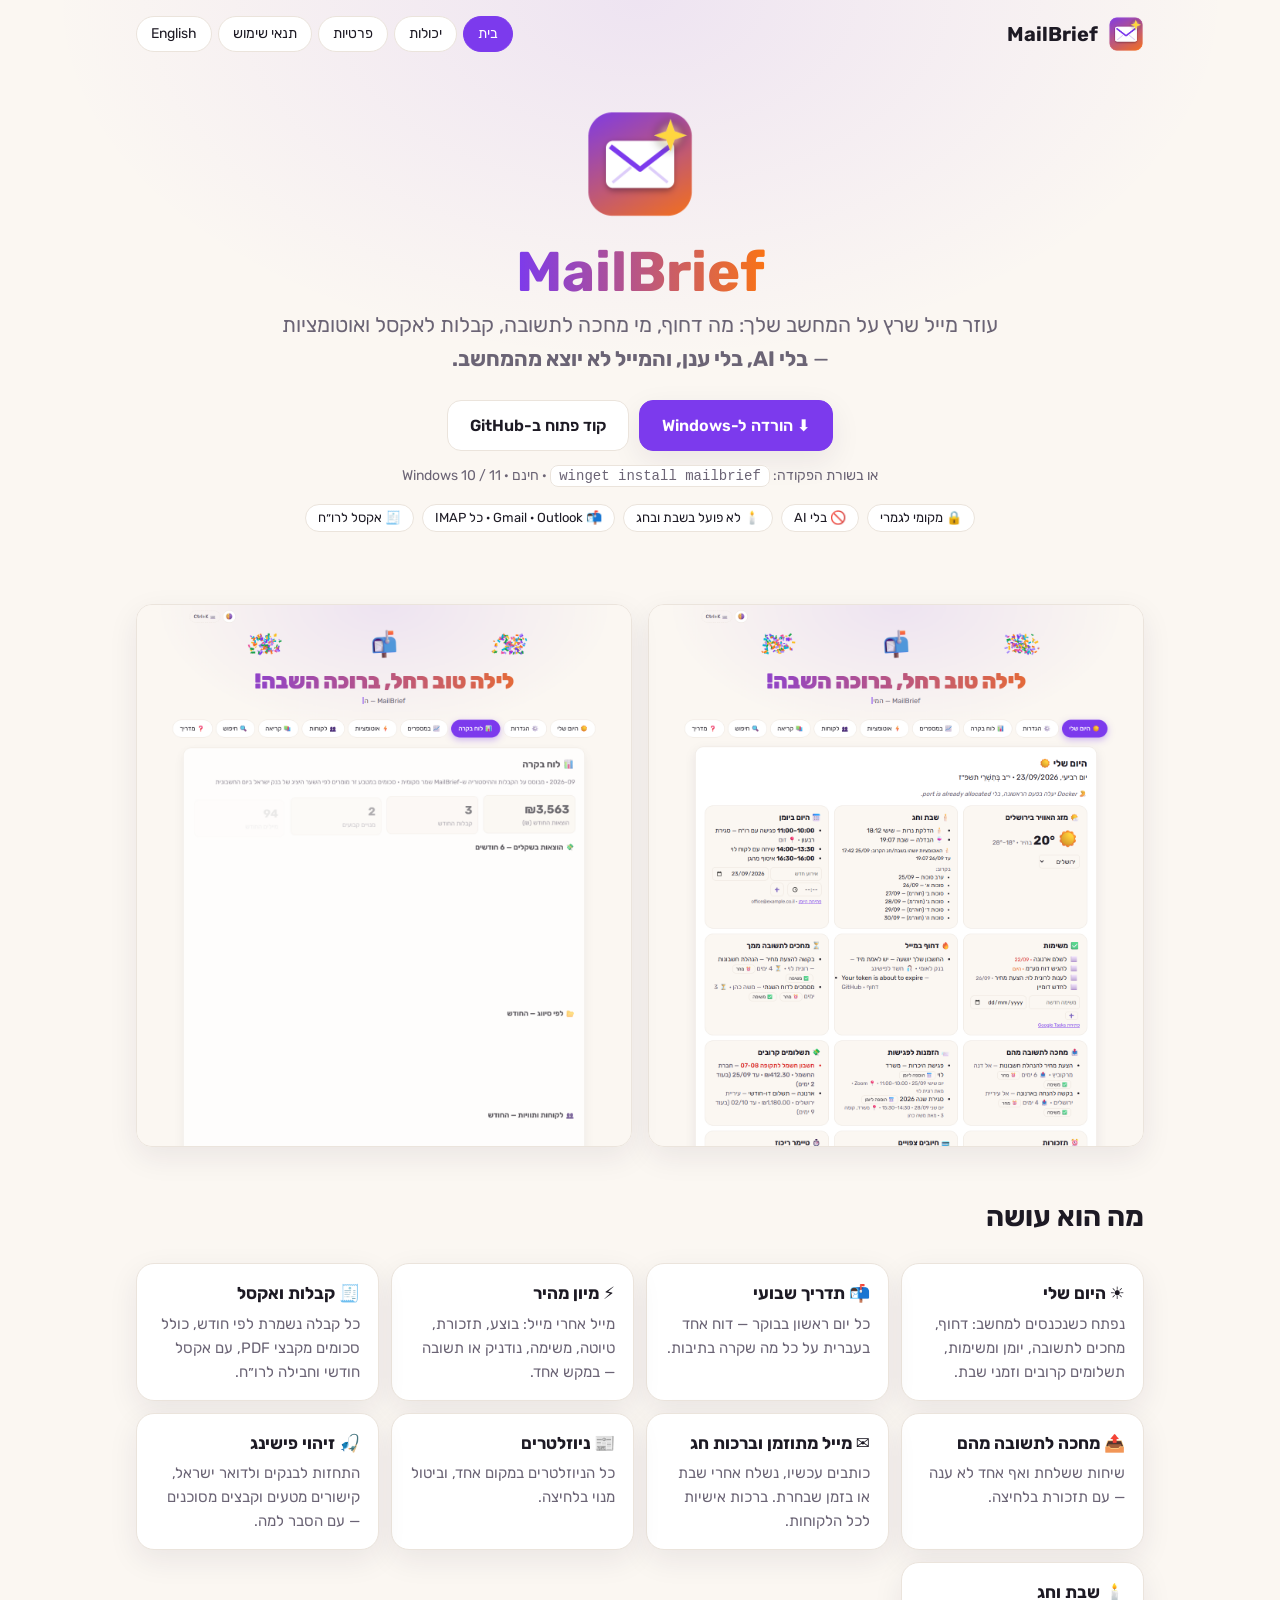
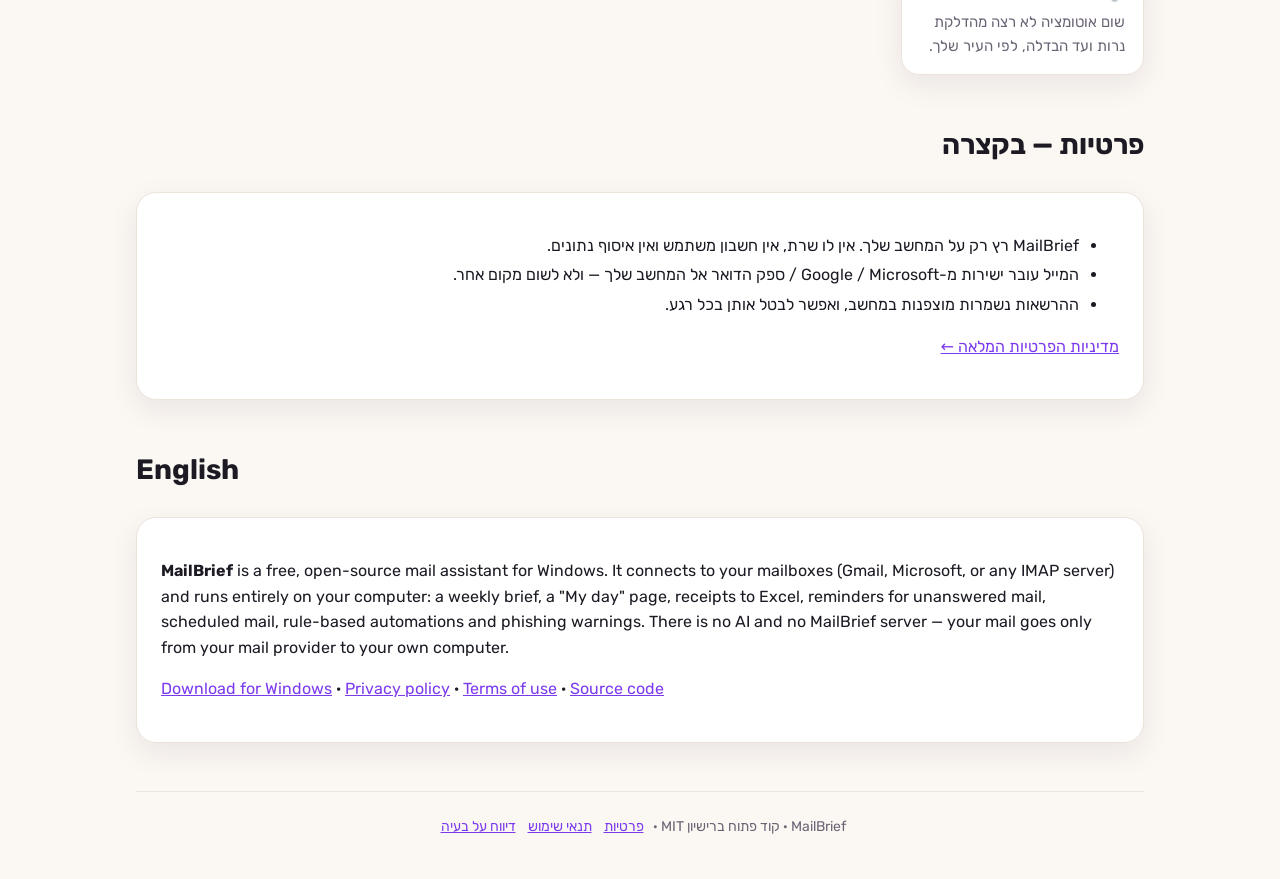
==== docs/index.html @ f6186390 "Website: home page, privacy policy and terms (GitHub Pages)" ====
<!doctype html>
<html lang="he" dir="rtl">
<head>
<meta charset="utf-8">
<meta name="viewport" content="width=device-width, initial-scale=1">
<title>MailBrief — עוזר מייל מקומי</title>
<meta name="description" content="MailBrief: עוזר מייל מקומי ל-Windows. תדריך שבועי, היום שלי, קבלות ואקסל, אוטומציות וזיהוי פישינג — בלי AI ובלי ענן. A local, rule-based mail assistant for Windows.">
<link rel="icon" href="favicon.png">
<link rel="preconnect" href="https://fonts.googleapis.com">
<link href="https://fonts.googleapis.com/css2?family=Rubik:wght@400;500;600;700&display=swap" rel="stylesheet">
<link rel="stylesheet" href="site.css">
</head>
<body>
<div class="wrap">
<header class="top">
  <a class="brand" href="./"><img src="favicon.png" alt="">MailBrief</a>
  <nav><a href="./" aria-current="page">בית</a><a href="#features">יכולות</a><a href="privacy.html">פרטיות</a><a href="terms.html">תנאי שימוש</a><a href="#english">English</a></nav>
</header>

<div class="hero">
  <img src="icon.png" alt="MailBrief">
  <h1><span class="g">MailBrief</span></h1>
  <p class="lead">עוזר מייל שרץ על המחשב שלך: מה דחוף, מי מחכה לתשובה, קבלות לאקסל ואוטומציות —
  <b>בלי AI, בלי ענן, והמייל לא יוצא מהמחשב.</b></p>
  <div class="cta">
    <a class="btn main" href="https://github.com/ayal408/mailbrief/releases/latest">⬇️ הורדה ל-Windows</a>
    <a class="btn" href="https://github.com/ayal408/mailbrief">קוד פתוח ב-GitHub</a>
  </div>
  <p class="muted" style="font-size:14px">או בשורת הפקודה: <code dir="ltr">winget install mailbrief</code> · חינם · Windows 10 / 11</p>
  <div class="chips"><span>🔒 מקומי לגמרי</span><span>🚫 בלי AI</span><span>🕯️ לא פועל בשבת ובחג</span><span>📬 Gmail · Outlook · כל IMAP</span><span>🧾 אקסל לרו״ח</span></div>
</div>

<div class="shots">
  <img src="screenshots/today.png" alt="מסך היום שלי" loading="lazy">
  <img src="screenshots/dashboard.png" alt="לוח בקרה" loading="lazy">
</div>

<section id="features">
  <h2>מה הוא עושה</h2>
  <div class="grid">
    <div class="card"><b>☀️ היום שלי</b><p>נפתח כשנכנסים למחשב: דחוף, מחכים לתשובה, יומן ומשימות, תשלומים קרובים וזמני שבת.</p></div>
    <div class="card"><b>📬 תדריך שבועי</b><p>כל יום ראשון בבוקר — דוח אחד בעברית על כל מה שקרה בתיבות.</p></div>
    <div class="card"><b>⚡ מיון מהיר</b><p>מייל אחרי מייל: בוצע, תזכורת, טיוטה, משימה, נודניק או תשובה — במקש אחד.</p></div>
    <div class="card"><b>🧾 קבלות ואקסל</b><p>כל קבלה נשמרת לפי חודש, כולל סכומים מקבצי PDF, עם אקסל חודשי וחבילה לרו״ח.</p></div>
    <div class="card"><b>📤 מחכה לתשובה מהם</b><p>שיחות ששלחת ואף אחד לא ענה — עם תזכורת בלחיצה.</p></div>
    <div class="card"><b>✉️ מייל מתוזמן וברכות חג</b><p>כותבים עכשיו, נשלח אחרי שבת או בזמן שבחרת. ברכות אישיות לכל הלקוחות.</p></div>
    <div class="card"><b>📰 ניוזלטרים</b><p>כל הניוזלטרים במקום אחד, וביטול מנוי בלחיצה.</p></div>
    <div class="card"><b>🎣 זיהוי פישינג</b><p>התחזות לבנקים ולדואר ישראל, קישורים מטעים וקבצים מסוכנים — עם הסבר למה.</p></div>
    <div class="card"><b>🕯️ שבת וחג</b><p>שום אוטומציה לא רצה מהדלקת נרות ועד הבדלה, לפי העיר שלך.</p></div>
  </div>
</section>

<section>
  <h2>פרטיות — בקצרה</h2>
  <div class="panel">
    <ul>
      <li>MailBrief רץ רק על המחשב שלך. אין לו שרת, אין חשבון משתמש ואין איסוף נתונים.</li>
      <li>המייל עובר ישירות מ-Google / Microsoft / ספק הדואר אל המחשב שלך — ולא לשום מקום אחר.</li>
      <li>ההרשאות נשמרות מוצפנות במחשב, ואפשר לבטל אותן בכל רגע.</li>
    </ul>
    <p><a href="privacy.html">מדיניות הפרטיות המלאה ←</a></p>
  </div>
</section>

<section id="english" dir="ltr">
  <h2>English</h2>
  <div class="panel">
    <p><b>MailBrief</b> is a free, open-source mail assistant for Windows. It connects to your mailboxes (Gmail, Microsoft, or any IMAP server)
    and runs entirely on your computer: a weekly brief, a "My day" page, receipts to Excel, reminders for unanswered mail, scheduled mail,
    rule-based automations and phishing warnings. There is no AI and no MailBrief server — your mail goes only from your mail provider to your own computer.</p>
    <p><a href="https://github.com/ayal408/mailbrief/releases/latest">Download for Windows</a> ·
    <a href="privacy.html#english">Privacy policy</a> · <a href="terms.html#english">Terms of use</a> ·
    <a href="https://github.com/ayal408/mailbrief">Source code</a></p>
  </div>
</section>

<footer>
  MailBrief · קוד פתוח ברישיון MIT ·
  <a href="privacy.html">פרטיות</a><a href="terms.html">תנאי שימוש</a><a href="https://github.com/ayal408/mailbrief/issues">דיווח על בעיה</a>
</footer>
</div>
</body>
</html>
---- docs/site.css ----
:root{--bg:#fbf7f2;--surface:#fff;--ink:#1d1a24;--muted:#6b6475;--line:#ebe4dc;--accent:#7c3aed;--accent-2:#f97316;--good:#16a34a;
--shadow:0 10px 30px rgba(40,20,60,.08);--oval:rgba(124,58,237,.10);color-scheme:light}
@media (prefers-color-scheme:dark){:root{--bg:#14121a;--surface:#1e1b26;--ink:#f3eff8;--muted:#a39cb0;--line:#2e2a38;--accent:#a78bfa;
--accent-2:#fb923c;--good:#4ade80;--shadow:0 10px 30px rgba(0,0,0,.35);--oval:rgba(167,139,250,.13);color-scheme:dark}}
*{box-sizing:border-box}
body{margin:0;color:var(--ink);background:var(--bg) radial-gradient(ellipse 46% 360px at 50% 0,var(--oval),transparent 100%) no-repeat;
font-family:Rubik,system-ui,sans-serif;line-height:1.6;min-height:100vh}
a{color:var(--accent)}
.wrap{max-width:1040px;margin:0 auto;padding:0 16px}
header.top{display:flex;align-items:center;justify-content:space-between;gap:12px;padding:16px 0;flex-wrap:wrap}
header.top .brand{display:flex;align-items:center;gap:10px;font-weight:700;font-size:20px;color:var(--ink);text-decoration:none}
header.top .brand img{width:36px;height:36px}
header.top nav{display:flex;gap:6px;flex-wrap:wrap}
header.top nav a{text-decoration:none;color:var(--ink);padding:6px 14px;border-radius:999px;border:1px solid var(--line);background:var(--surface);font-size:14px}
header.top nav a[aria-current]{background:var(--accent);border-color:var(--accent);color:#fff}
.hero{text-align:center;padding:40px 0 24px}
.hero img{width:112px;height:112px;animation:wob 4s ease-in-out infinite}
@keyframes wob{0%,100%{transform:rotate(-4deg)}50%{transform:rotate(4deg) translateY(-4px)}}
@media (prefers-reduced-motion:reduce){.hero img{animation:none}}
h1{font-size:clamp(34px,6vw,56px);margin:12px 0 4px;line-height:1.15}
.g{background:linear-gradient(90deg,var(--accent),var(--accent-2));-webkit-background-clip:text;background-clip:text;color:transparent}
.lead{font-size:clamp(17px,2.4vw,21px);color:var(--muted);max-width:720px;margin:0 auto}
.cta{display:flex;gap:10px;justify-content:center;flex-wrap:wrap;margin:24px 0 8px}
.btn{display:inline-block;padding:12px 22px;border-radius:14px;font-weight:600;text-decoration:none;border:1px solid var(--line);background:var(--surface);color:var(--ink)}
.btn.main{background:var(--accent);border-color:var(--accent);color:#fff;box-shadow:var(--shadow)}
code{background:var(--surface);border:1px solid var(--line);border-radius:8px;padding:2px 8px;font-size:14px}
.chips{display:flex;gap:8px;justify-content:center;flex-wrap:wrap;margin:16px 0}
.chips span{font-size:13px;border:1px solid var(--line);border-radius:999px;padding:3px 12px;background:var(--surface)}
.shots{display:grid;grid-template-columns:1fr 1fr;gap:16px;margin:32px 0}
.shots img{width:100%;border-radius:16px;border:1px solid var(--line);box-shadow:var(--shadow);display:block}
.grid{display:grid;grid-template-columns:repeat(auto-fit,minmax(230px,1fr));gap:12px;margin:24px 0}
.card{background:var(--surface);border:1px solid var(--line);border-radius:18px;padding:16px 18px;box-shadow:var(--shadow)}
.card b{display:block;font-size:17px;margin-bottom:4px}.card p{margin:0;color:var(--muted);font-size:15px}
section{margin:48px 0}
h2{font-size:28px;margin:0 0 8px}
.panel{background:var(--surface);border:1px solid var(--line);border-radius:20px;padding:24px;box-shadow:var(--shadow);margin:24px 0}
.panel h2{font-size:22px;margin-top:24px}.panel h2:first-child{margin-top:0}
.panel li{margin:4px 0}
.muted{color:var(--muted)}
footer{border-top:1px solid var(--line);padding:24px 0 40px;margin-top:48px;color:var(--muted);font-size:14px;text-align:center}
footer a{margin:0 6px}
[dir=ltr]{text-align:left}
@media (max-width:640px){.shots{grid-template-columns:1fr}.panel{padding:18px}}
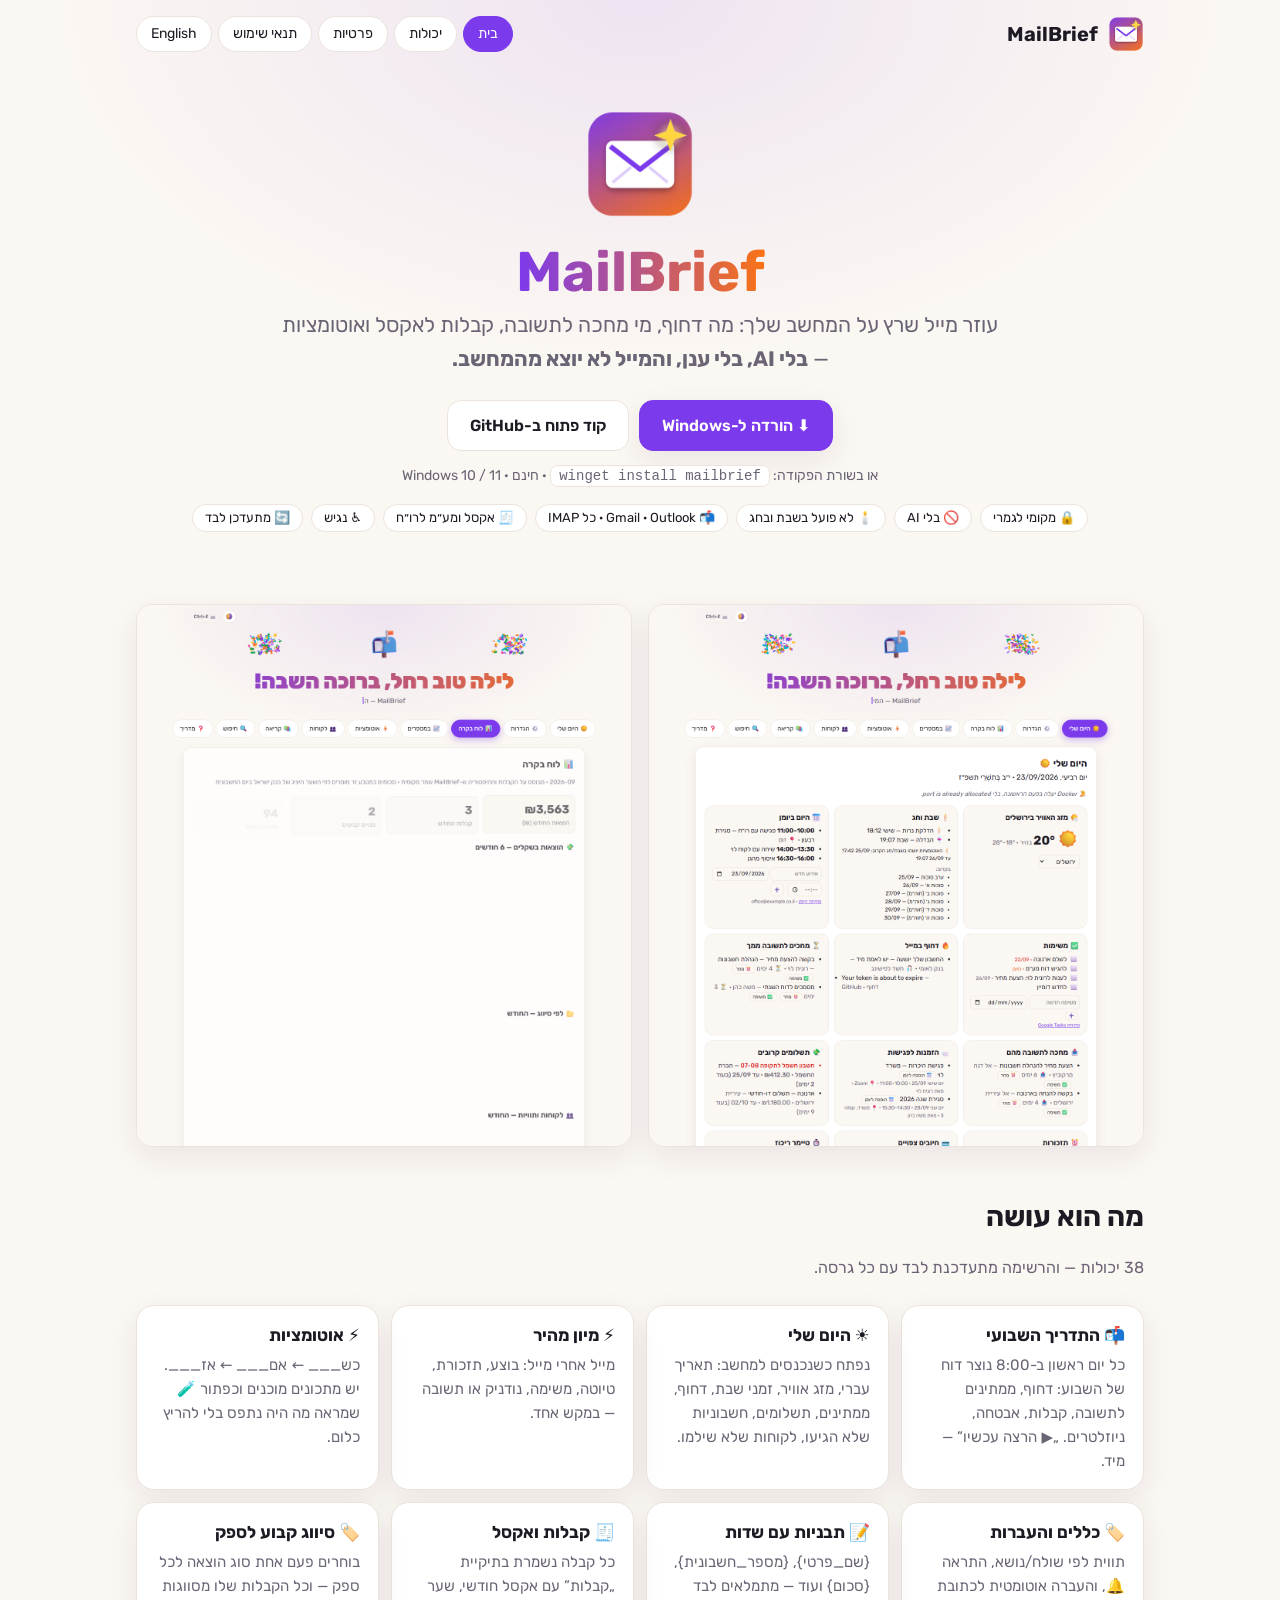
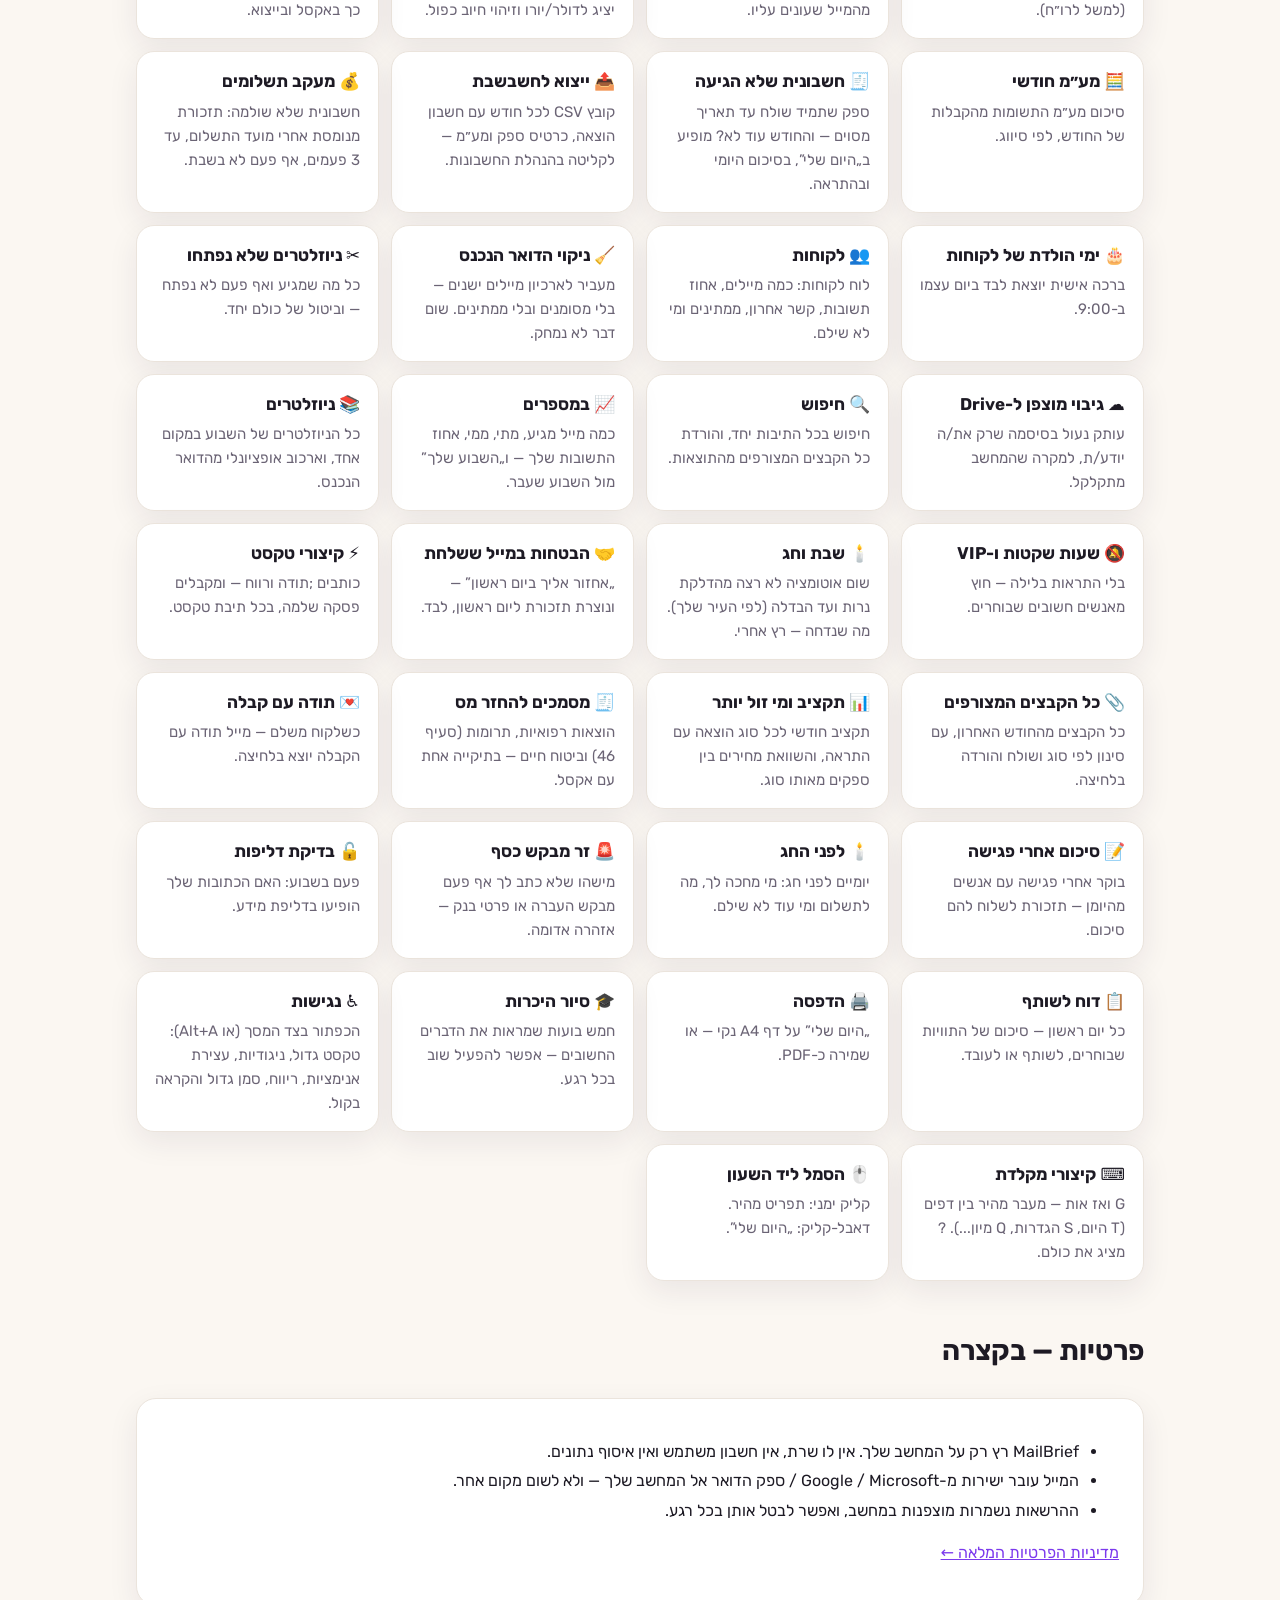
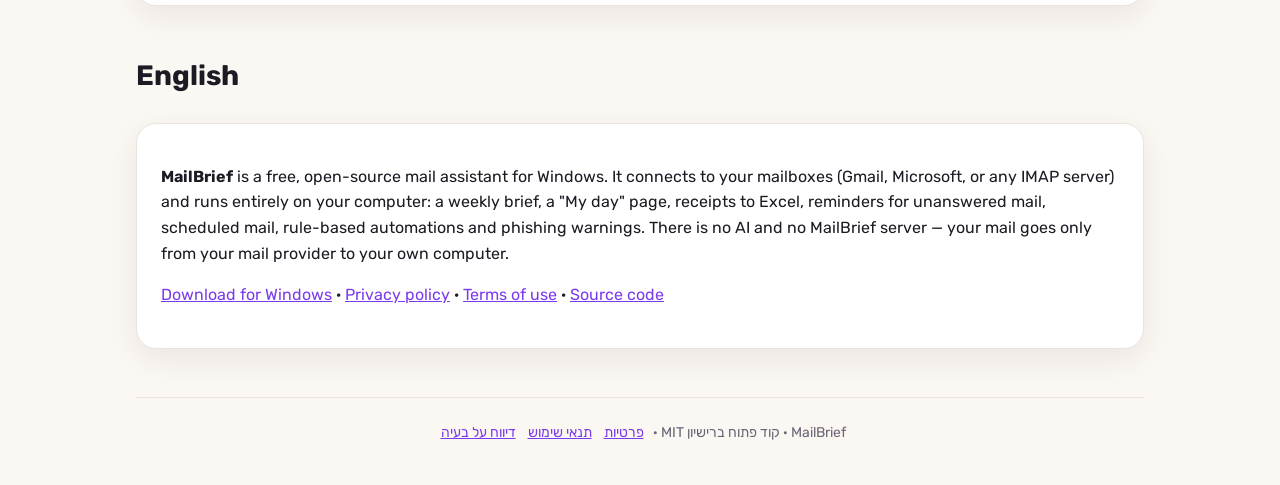
==== commit 7fa9d589: "First-run tour; website updates itself: features from the guide, download and what's new from the la" ====
--- a/docs/index.html
+++ b/docs/index.html
@@ -23,11 +23,12 @@
   <p class="lead">עוזר מייל שרץ על המחשב שלך: מה דחוף, מי מחכה לתשובה, קבלות לאקסל ואוטומציות —
   <b>בלי AI, בלי ענן, והמייל לא יוצא מהמחשב.</b></p>
   <div class="cta">
-    <a class="btn main" href="https://github.com/ayal408/mailbrief/releases/latest">⬇️ הורדה ל-Windows</a>
+    <a class="btn main" id="dl" href="https://github.com/ayal408/mailbrief/releases/latest">⬇️ הורדה ל-Windows</a>
     <a class="btn" href="https://github.com/ayal408/mailbrief">קוד פתוח ב-GitHub</a>
   </div>
-  <p class="muted" style="font-size:14px">או בשורת הפקודה: <code dir="ltr">winget install mailbrief</code> · חינם · Windows 10 / 11</p>
-  <div class="chips"><span>🔒 מקומי לגמרי</span><span>🚫 בלי AI</span><span>🕯️ לא פועל בשבת ובחג</span><span>📬 Gmail · Outlook · כל IMAP</span><span>🧾 אקסל לרו״ח</span></div>
+  <p class="muted" style="font-size:14px"><span id="ver"></span>או בשורת הפקודה: <code dir="ltr">winget install mailbrief</code> · חינם · Windows 10 / 11</p>
+  <div class="chips"><span>🔒 מקומי לגמרי</span><span>🚫 בלי AI</span><span>🕯️ לא פועל בשבת ובחג</span><span>📬 Gmail · Outlook · כל IMAP</span>
+  <span>🧾 אקסל ומע״מ לרו״ח</span><span>♿ נגיש</span><span>🔄 מתעדכן לבד</span></div>
 </div>
 
 <div class="shots">
@@ -37,17 +38,21 @@
 
 <section id="features">
   <h2>מה הוא עושה</h2>
-  <div class="grid">
+  <p class="muted" id="count">הרשימה מתעדכנת לבד עם כל גרסה.</p>
+  <div class="grid" id="feature-grid">
     <div class="card"><b>☀️ היום שלי</b><p>נפתח כשנכנסים למחשב: דחוף, מחכים לתשובה, יומן ומשימות, תשלומים קרובים וזמני שבת.</p></div>
-    <div class="card"><b>📬 תדריך שבועי</b><p>כל יום ראשון בבוקר — דוח אחד בעברית על כל מה שקרה בתיבות.</p></div>
     <div class="card"><b>⚡ מיון מהיר</b><p>מייל אחרי מייל: בוצע, תזכורת, טיוטה, משימה, נודניק או תשובה — במקש אחד.</p></div>
-    <div class="card"><b>🧾 קבלות ואקסל</b><p>כל קבלה נשמרת לפי חודש, כולל סכומים מקבצי PDF, עם אקסל חודשי וחבילה לרו״ח.</p></div>
-    <div class="card"><b>📤 מחכה לתשובה מהם</b><p>שיחות ששלחת ואף אחד לא ענה — עם תזכורת בלחיצה.</p></div>
-    <div class="card"><b>✉️ מייל מתוזמן וברכות חג</b><p>כותבים עכשיו, נשלח אחרי שבת או בזמן שבחרת. ברכות אישיות לכל הלקוחות.</p></div>
-    <div class="card"><b>📰 ניוזלטרים</b><p>כל הניוזלטרים במקום אחד, וביטול מנוי בלחיצה.</p></div>
-    <div class="card"><b>🎣 זיהוי פישינג</b><p>התחזות לבנקים ולדואר ישראל, קישורים מטעים וקבצים מסוכנים — עם הסבר למה.</p></div>
+    <div class="card"><b>🧾 קבלות ואקסל</b><p>כל קבלה נשמרת לפי חודש, עם אקסל חודשי, מע״מ, ייצוא לחשבשבת וחבילה לרו״ח.</p></div>
+    <div class="card"><b>💰 מעקב תשלומים</b><p>תזכורת מנומסת ללקוח שלא שילם, ותודה עם קבלה כשהוא משלם.</p></div>
+    <div class="card"><b>🎣 הגנה</b><p>פישינג, קבצים מסוכנים, וזר שמבקש פתאום כסף או פרטי בנק — עם הסבר למה.</p></div>
     <div class="card"><b>🕯️ שבת וחג</b><p>שום אוטומציה לא רצה מהדלקת נרות ועד הבדלה, לפי העיר שלך.</p></div>
   </div>
+</section>
+
+<section id="news" hidden>
+  <h2>🆕 מה חדש בגרסה <span id="news-ver"></span></h2>
+  <div class="panel"><ul id="news-list"></ul>
+  <p class="muted" style="font-size:13px"><a href="https://github.com/ayal408/mailbrief/releases">כל הגרסאות ←</a></p></div>
 </section>
 
 <section>
@@ -79,5 +84,38 @@
   <a href="privacy.html">פרטיות</a><a href="terms.html">תנאי שימוש</a><a href="https://github.com/ayal408/mailbrief/issues">דיווח על בעיה</a>
 </footer>
 </div>
+<script>
+// Everything here updates by itself: the feature list comes from the program's own guide (features.json, rebuilt on
+// every push), and the version / download link / what's new come from the latest GitHub release.
+(function(){
+  function el(tag, cls, text){ var x = document.createElement(tag); if (cls) x.className = cls; if (text != null) x.textContent = text; return x; }
+  fetch('features.json', {cache: 'no-cache'}).then(function(r){ return r.ok ? r.json() : null; }).then(function(d){
+    if (!d || !d.features || !d.features.length) return;
+    var grid = document.getElementById('feature-grid'); grid.innerHTML = '';
+    d.features.forEach(function(f){ var c = el('div', 'card'); c.appendChild(el('b', '', f.title)); c.appendChild(el('p', '', f.text)); grid.appendChild(c); });
+    document.getElementById('count').textContent = d.features.length + ' יכולות — והרשימה מתעדכנת לבד עם כל גרסה.';
+  }).catch(function(){});
+  fetch('https://api.github.com/repos/ayal408/mailbrief/releases/latest').then(function(r){ return r.ok ? r.json() : null; }).then(function(rel){
+    if (!rel || !rel.tag_name) return;
+    var setup = (rel.assets || []).filter(function(a){ return /Setup\.exe$/i.test(a.name); })[0];
+    if (setup) {
+      var dl = document.getElementById('dl');
+      dl.href = setup.browser_download_url;
+      dl.textContent = '⬇️ הורדה ל-Windows · ' + rel.tag_name + ' · ' + Math.round(setup.size / 1048576) + 'MB';
+    }
+    var when = rel.published_at ? new Date(rel.published_at).toLocaleDateString('he-IL') : '';
+    document.getElementById('ver').textContent = 'גרסה ' + rel.tag_name.replace(/^v/, '') + (when ? ' (' + when + ')' : '') + ' · ';
+    var lines = (rel.body || '').split('\n').map(function(s){ return s.trim(); })
+      .filter(function(s){ return /^[-*•]\s+/.test(s) && !/^[-*•]\s+\*\*Full Changelog/i.test(s); })
+      .map(function(s){ return s.replace(/^[-*•]\s+/, '').replace(/\*\*/g, '').replace(/\s+by @\S+ in https?:\S+$/, ''); }).slice(0, 12);
+    if (lines.length) {
+      var list = document.getElementById('news-list');
+      lines.forEach(function(s){ list.appendChild(el('li', '', s)); });
+      document.getElementById('news-ver').textContent = rel.tag_name.replace(/^v/, '');
+      document.getElementById('news').hidden = false;
+    }
+  }).catch(function(){});
+})();
+</script>
 </body>
 </html>
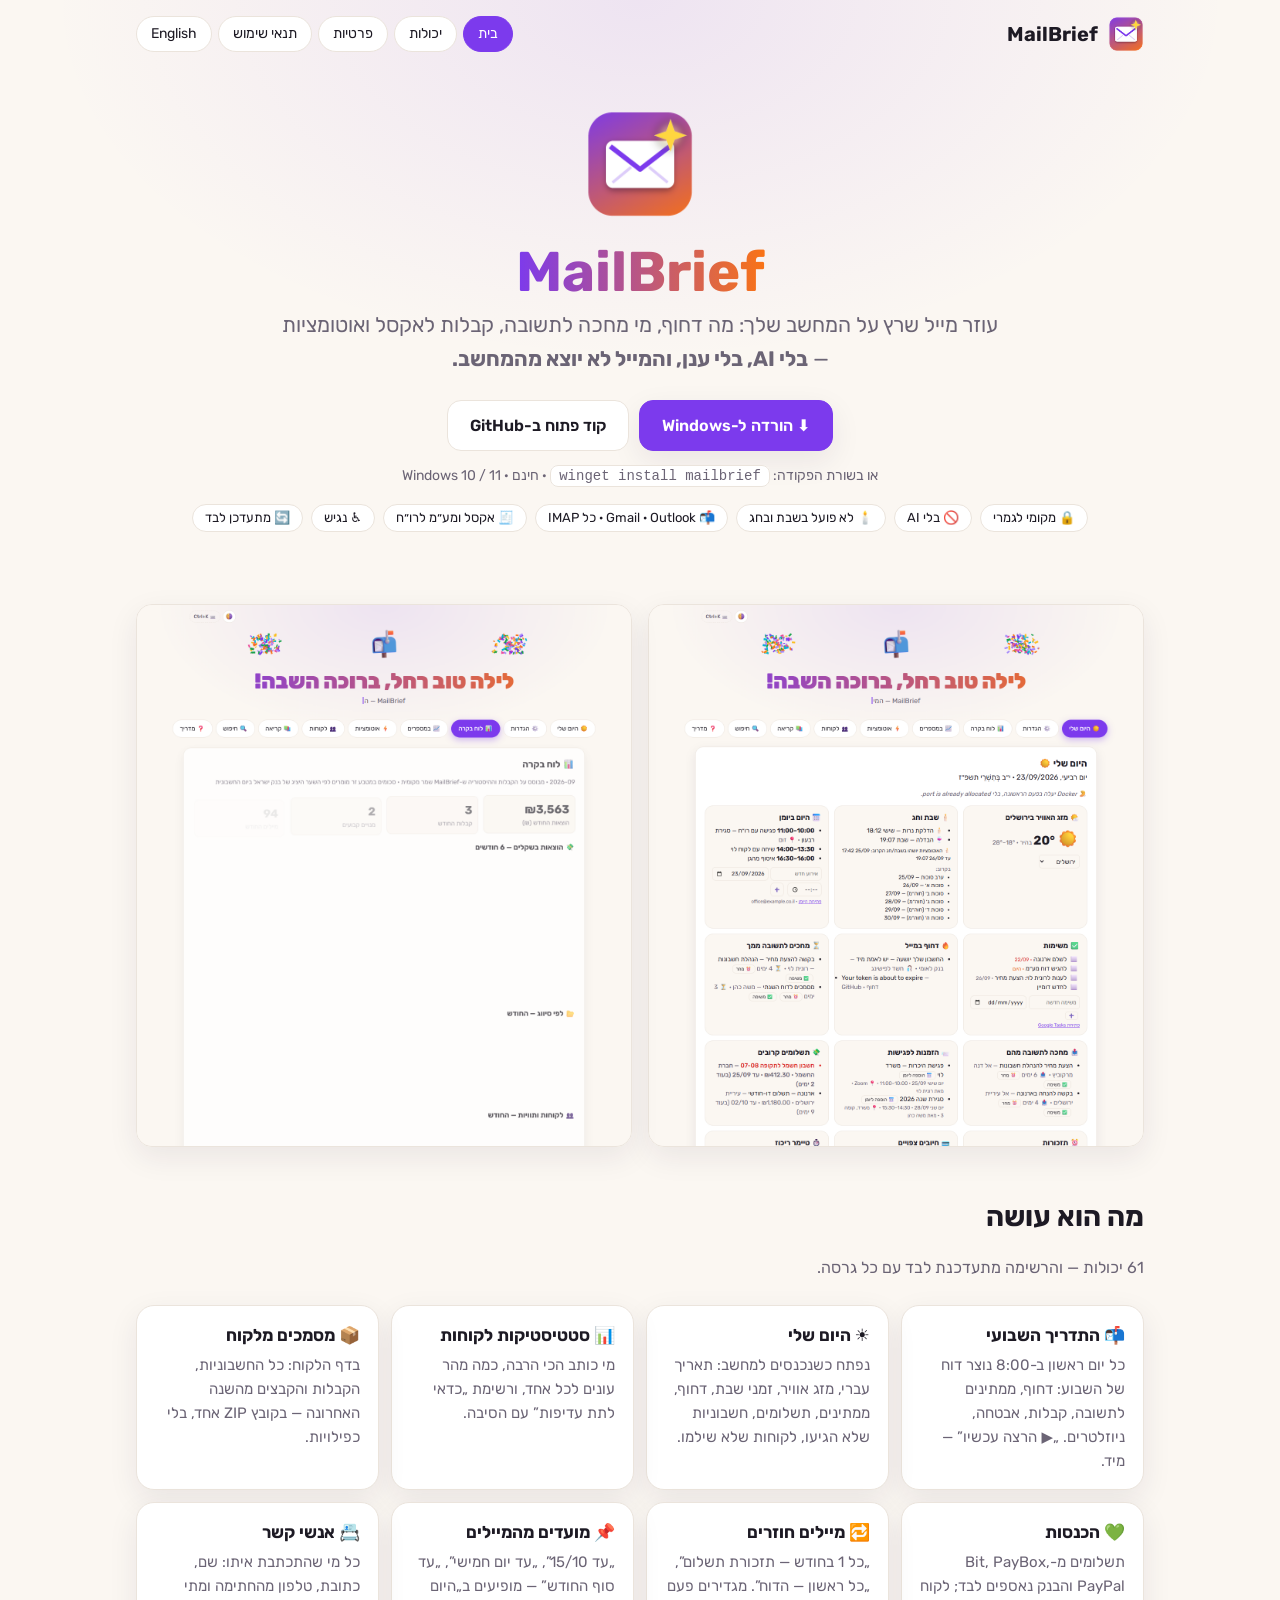
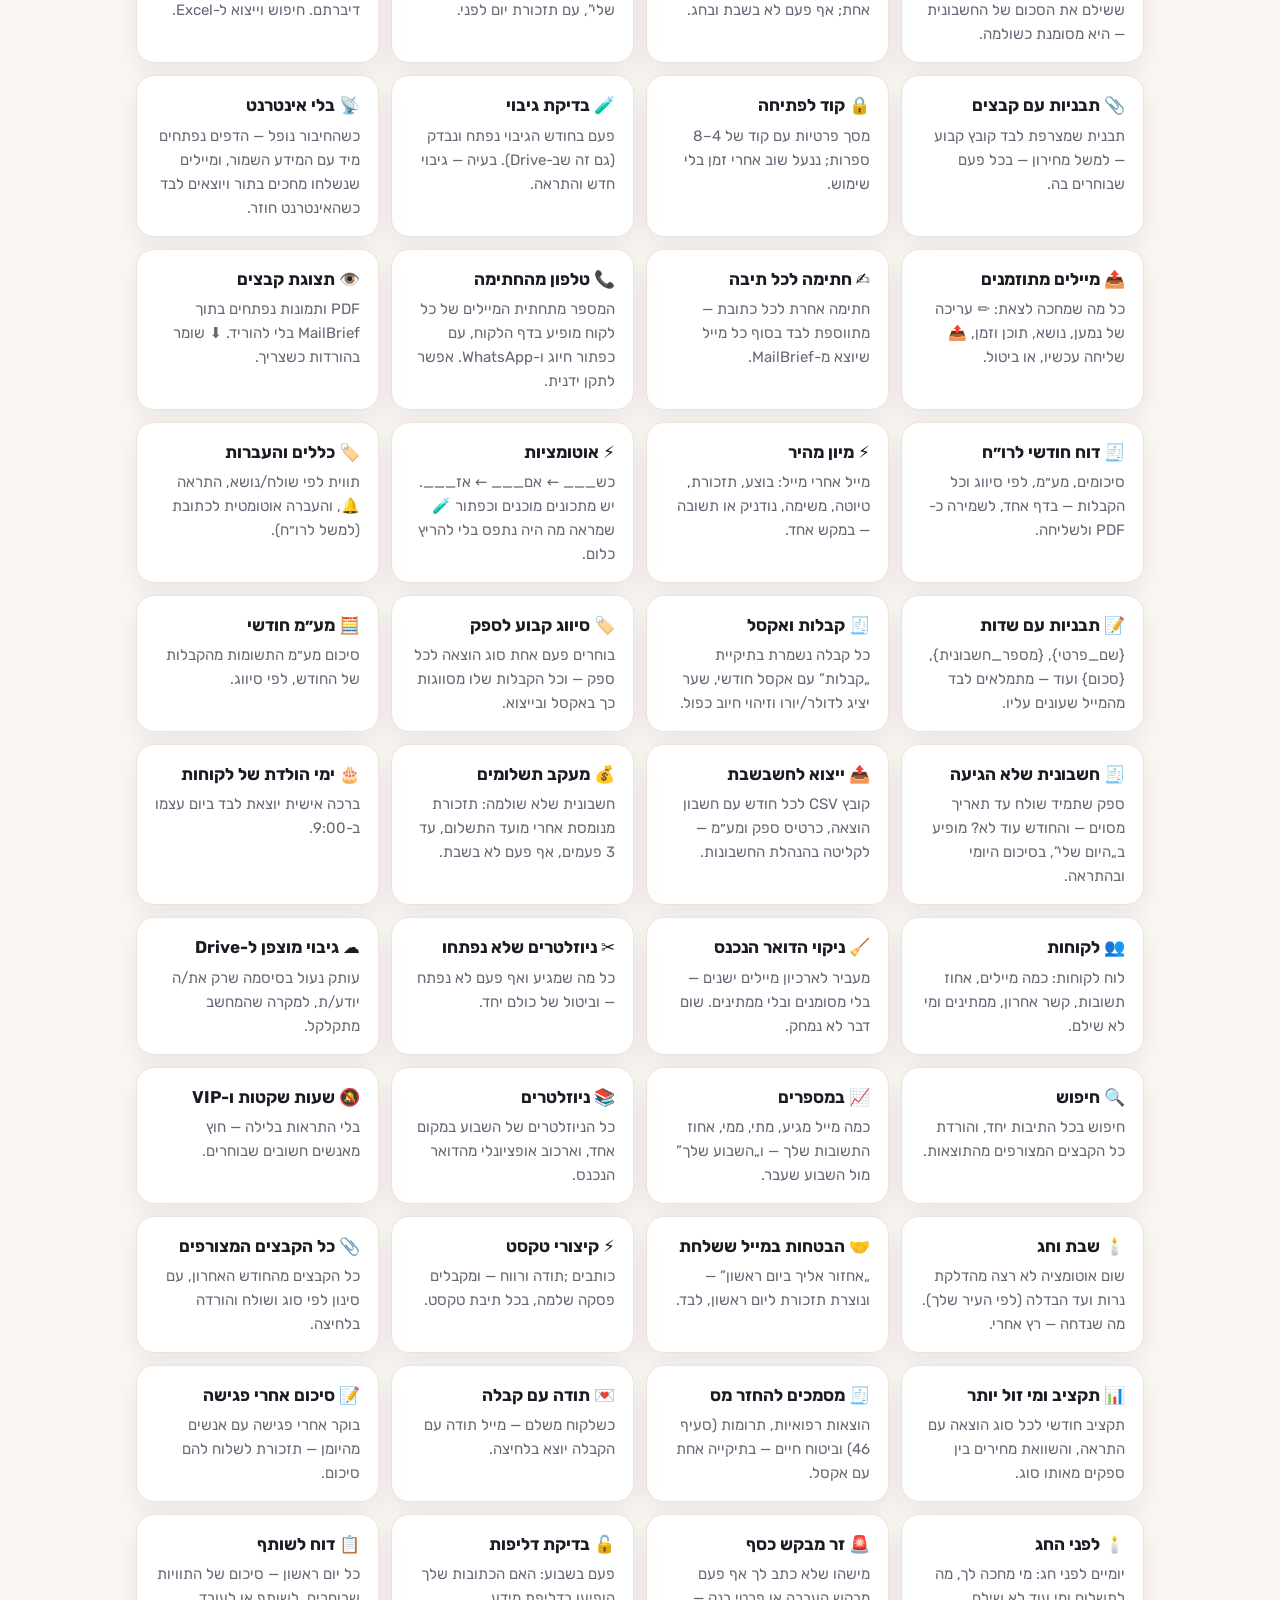
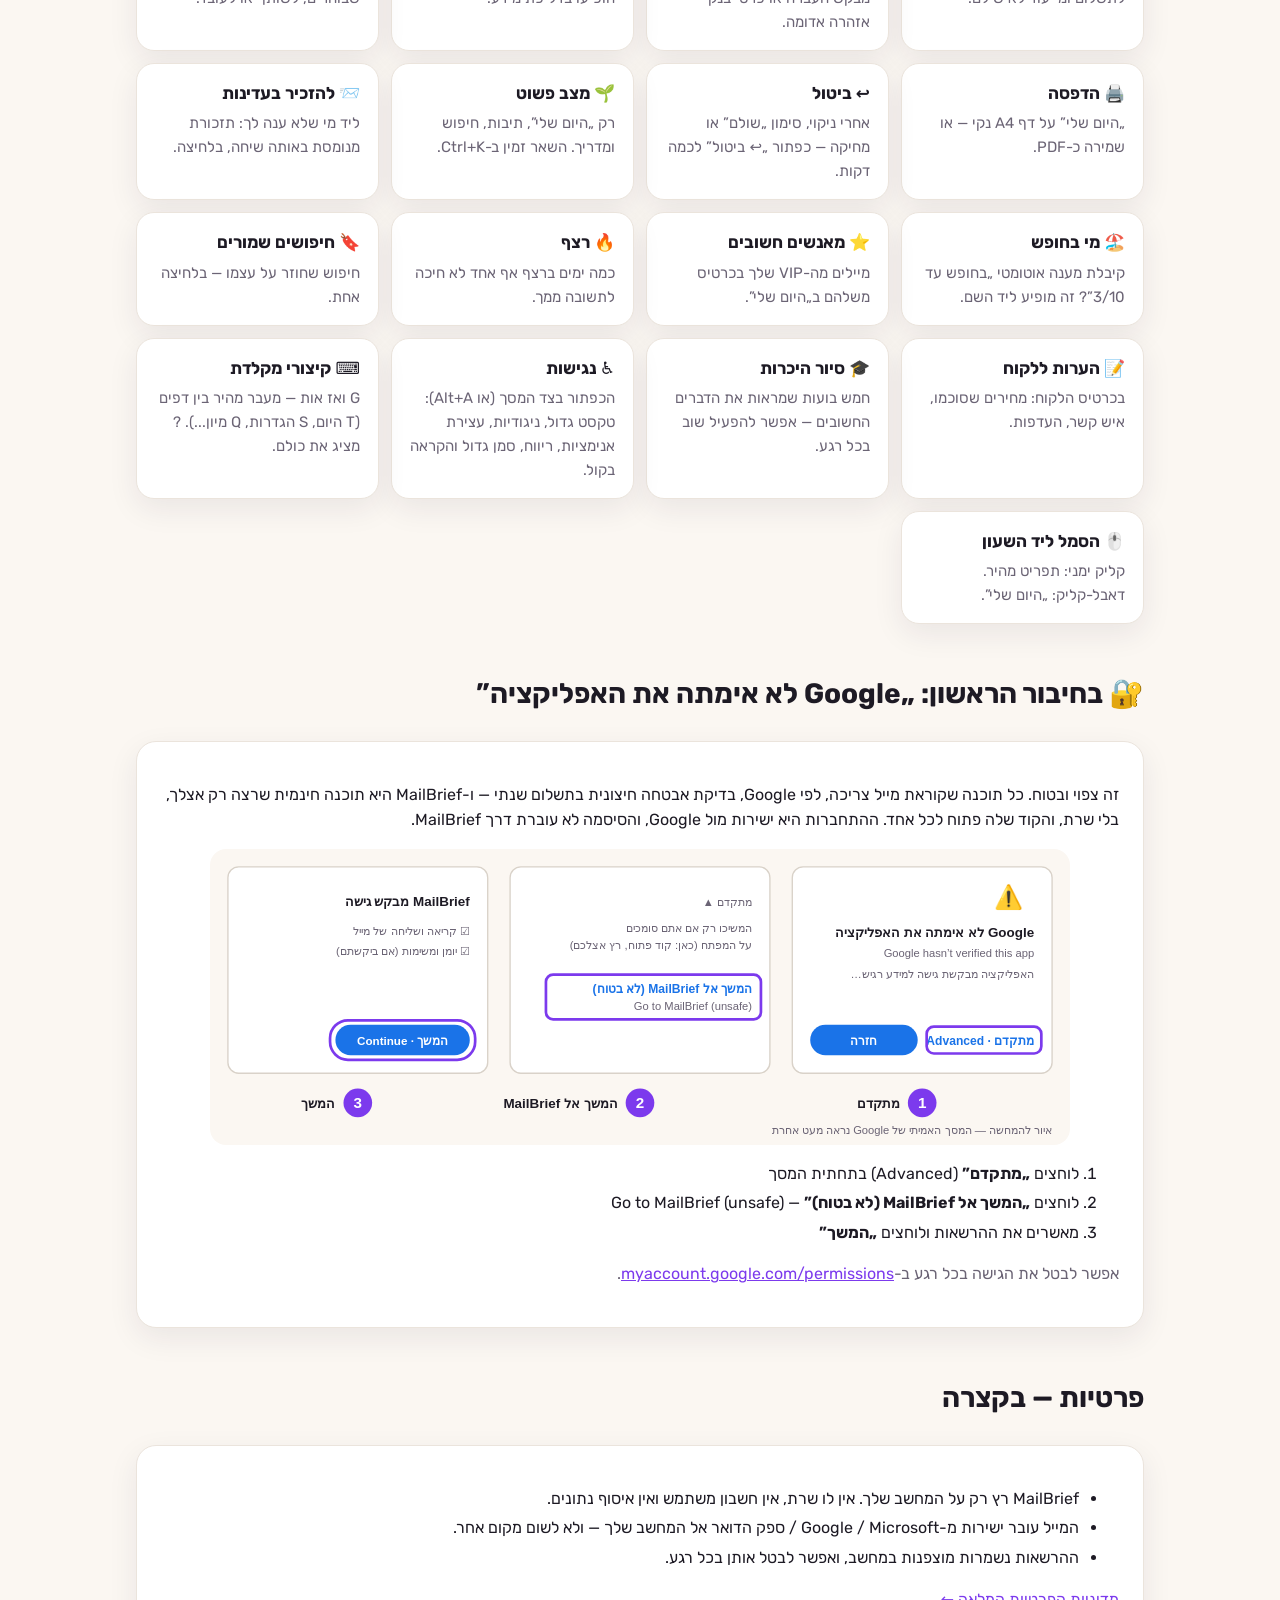
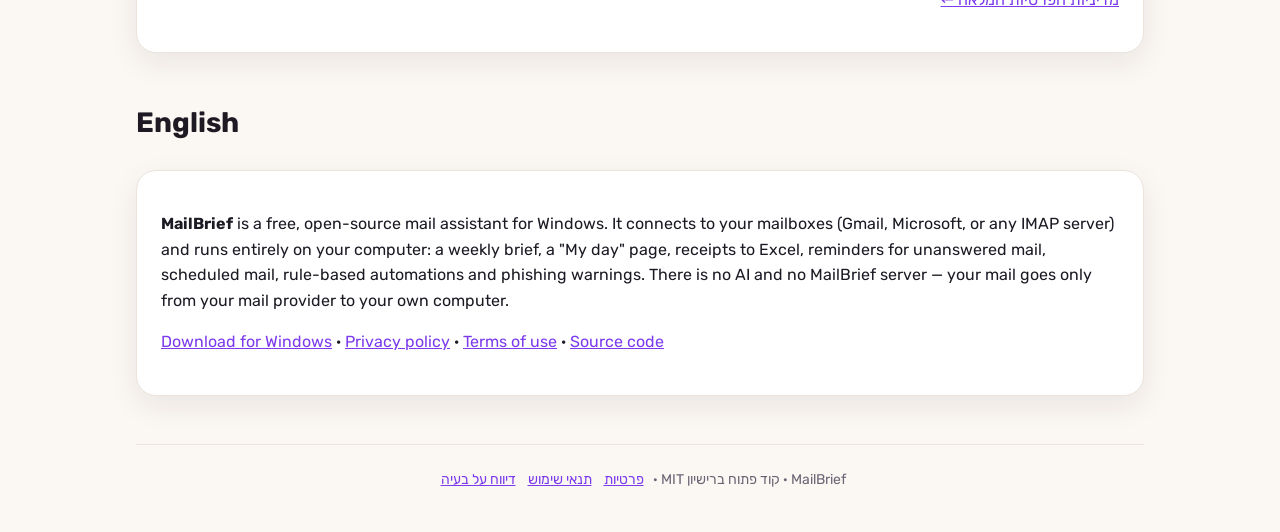
==== commit 0ddf9a02: "Guide and website: what the "Google hasn't verified this app" screen means, with an illustration of " ====
--- a/docs/index.html
+++ b/docs/index.html
@@ -53,6 +53,21 @@
   <h2>🆕 מה חדש בגרסה <span id="news-ver"></span></h2>
   <div class="panel"><ul id="news-list"></ul>
   <p class="muted" style="font-size:13px"><a href="https://github.com/ayal408/mailbrief/releases">כל הגרסאות ←</a></p></div>
+</section>
+
+<section id="google">
+  <h2>🔐 בחיבור הראשון: „Google לא אימתה את האפליקציה”</h2>
+  <div class="panel">
+    <p>זה צפוי ובטוח. כל תוכנה שקוראת מייל צריכה, לפי Google, בדיקת אבטחה חיצונית בתשלום שנתי — ו-MailBrief היא תוכנה חינמית
+    שרצה רק אצלך, בלי שרת, והקוד שלה פתוח לכל אחד. ההתחברות היא ישירות מול Google, והסיסמה לא עוברת דרך MailBrief.</p>
+    <img src="google-signin.svg" alt="שלושה צעדים: מתקדם, המשך אל MailBrief, המשך" style="width:100%;max-width:860px;display:block;margin:12px auto">
+    <ol>
+      <li>לוחצים <b>„מתקדם”</b> (Advanced) בתחתית המסך</li>
+      <li>לוחצים <b>„המשך אל MailBrief (לא בטוח)”</b> — Go to MailBrief (unsafe)</li>
+      <li>מאשרים את ההרשאות ולוחצים <b>„המשך”</b></li>
+    </ol>
+    <p class="muted">אפשר לבטל את הגישה בכל רגע ב-<a href="https://myaccount.google.com/permissions">myaccount.google.com/permissions</a>.</p>
+  </div>
 </section>
 
 <section>
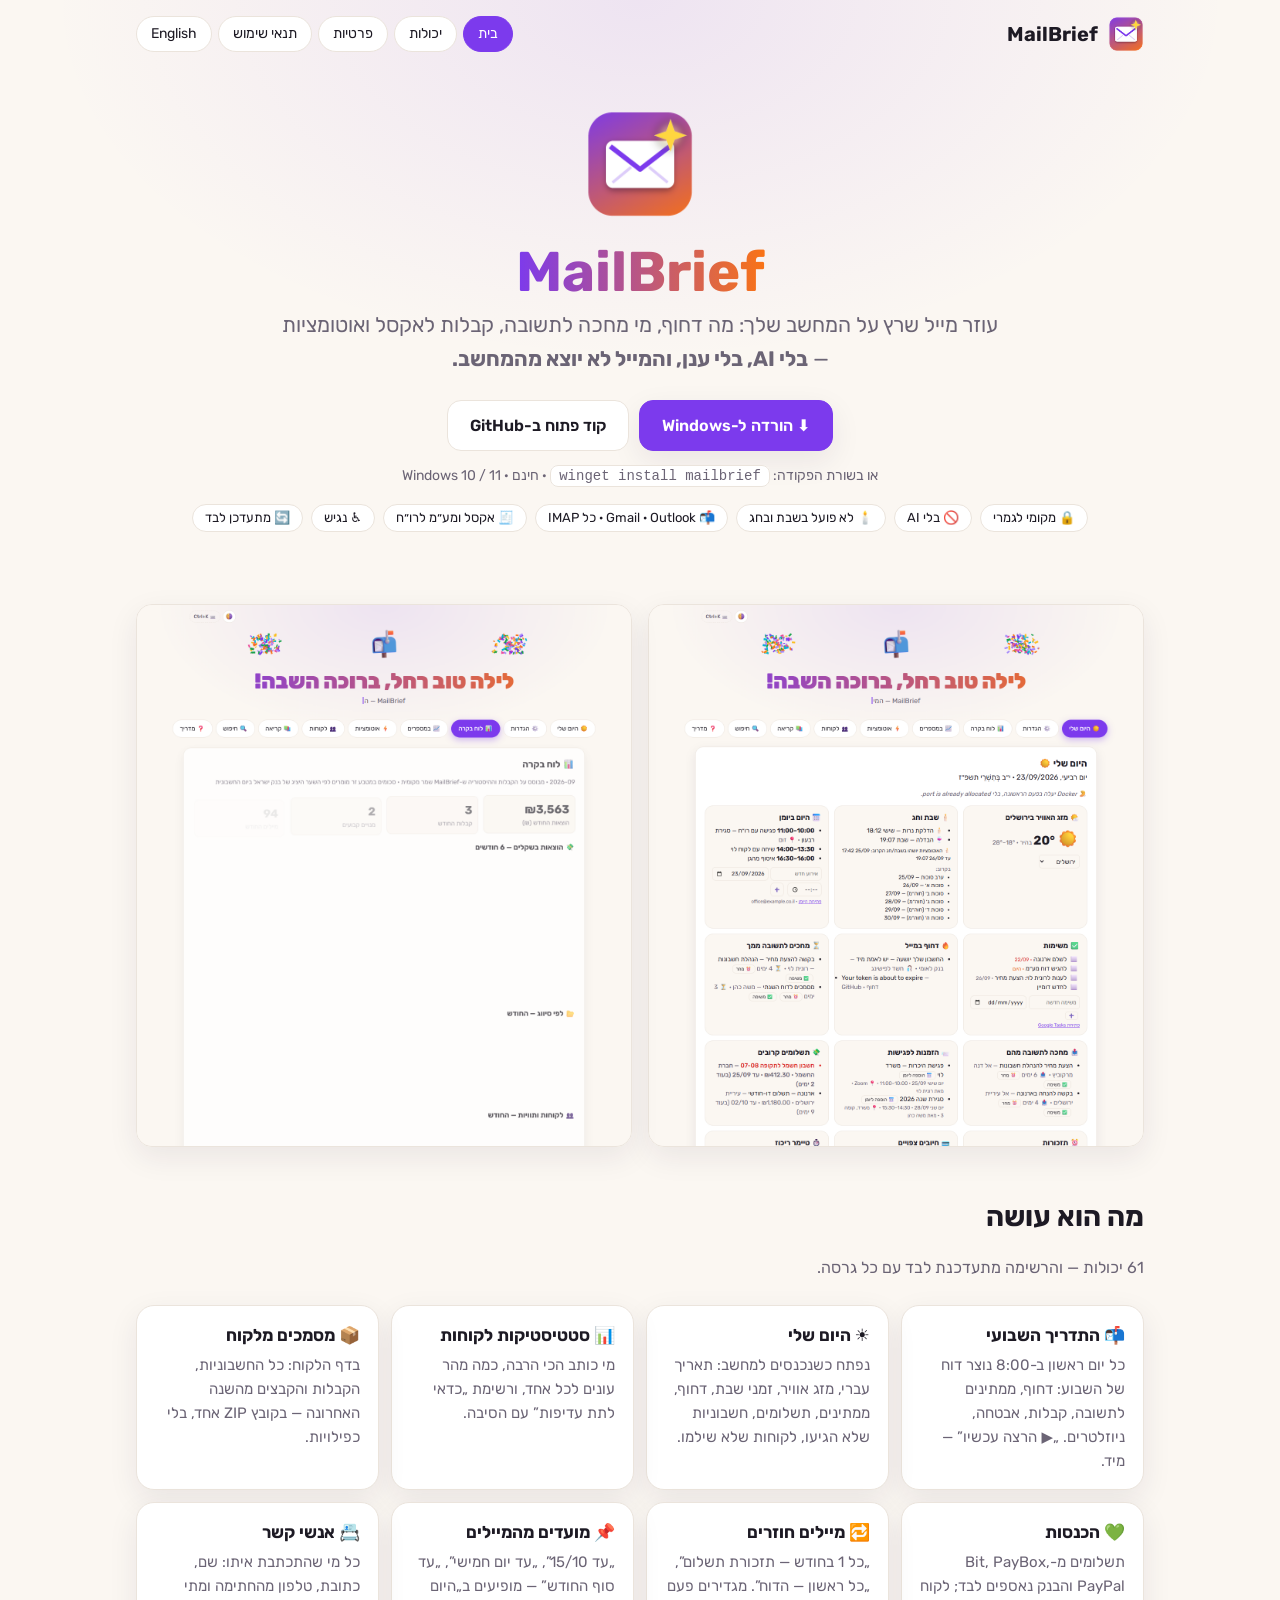
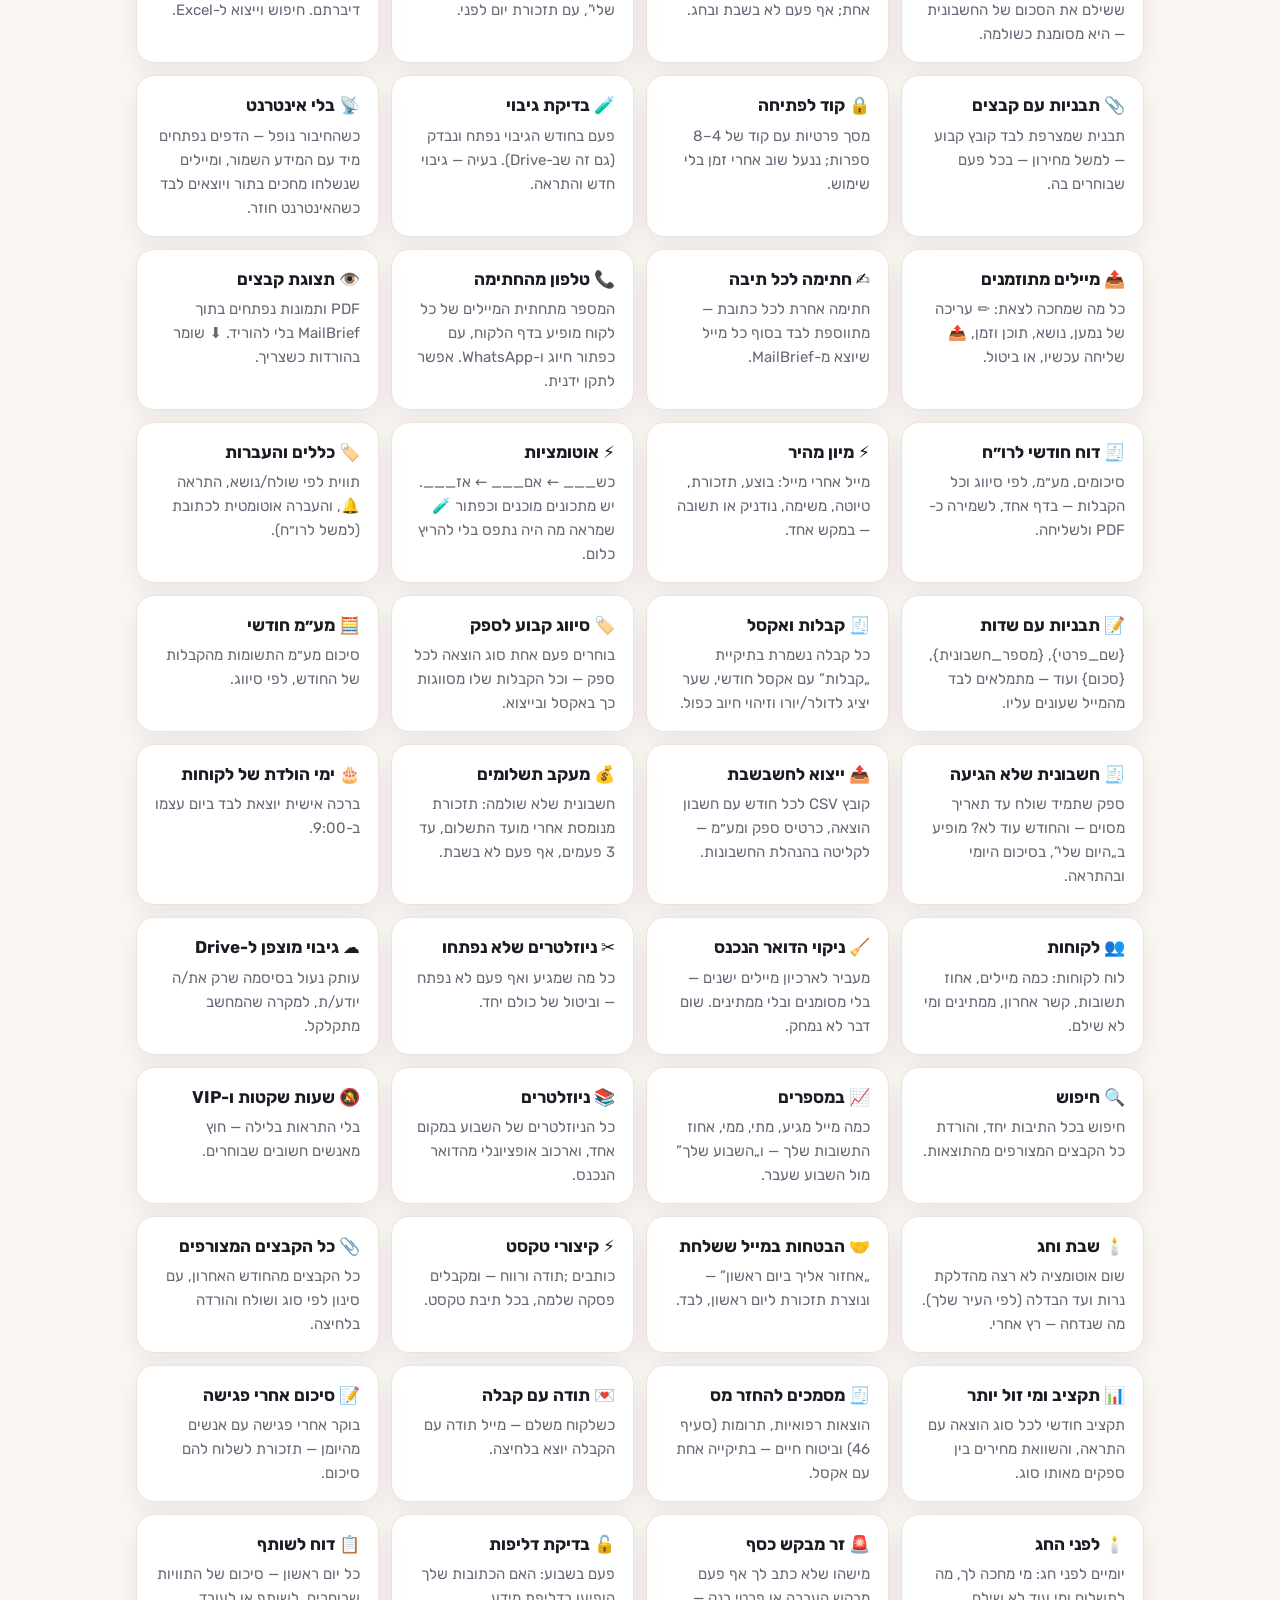
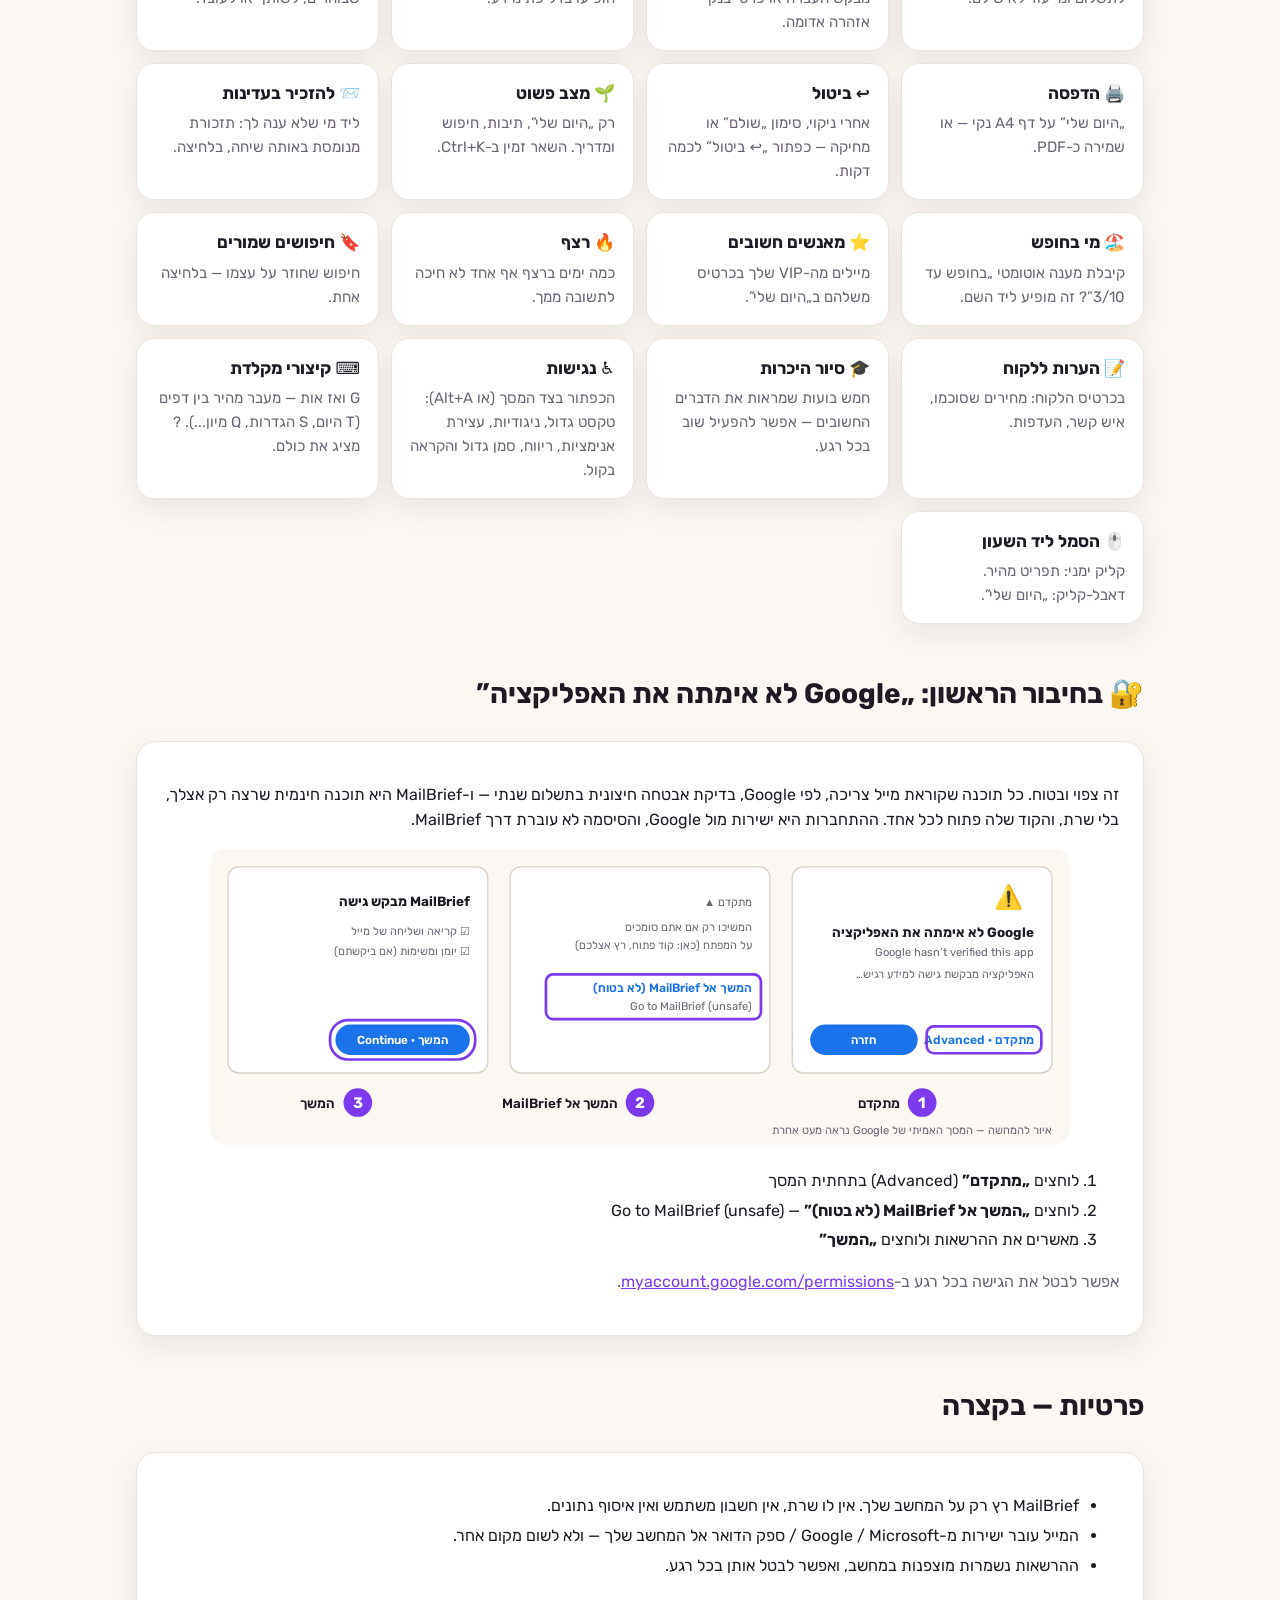
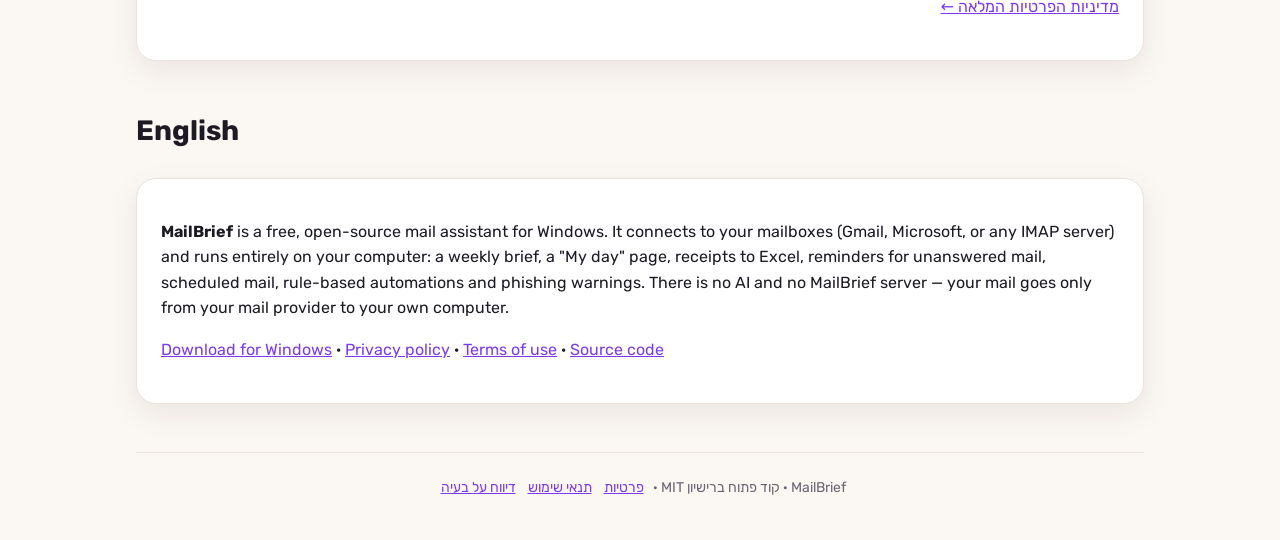
==== commit 71dc8169: "Website: the sign-in picture is part of the page, so filtered networks show it too" ====
--- a/docs/index.html
+++ b/docs/index.html
@@ -60,7 +60,40 @@
   <div class="panel">
     <p>זה צפוי ובטוח. כל תוכנה שקוראת מייל צריכה, לפי Google, בדיקת אבטחה חיצונית בתשלום שנתי — ו-MailBrief היא תוכנה חינמית
     שרצה רק אצלך, בלי שרת, והקוד שלה פתוח לכל אחד. ההתחברות היא ישירות מול Google, והסיסמה לא עוברת דרך MailBrief.</p>
-    <img src="google-signin.svg" alt="שלושה צעדים: מתקדם, המשך אל MailBrief, המשך" style="width:100%;max-width:860px;display:block;margin:12px auto">
+    <div style="max-width:860px;margin:12px auto"><!--signin-svg--><svg xmlns="http://www.w3.org/2000/svg" viewBox="0 0 960 330" role="img" aria-label="שלושה צעדים: מתקדם, המשך אל MailBrief, אישור ההרשאות" font-family="Rubik, Arial, sans-serif" direction="rtl">
+<style>.card{fill:#fff;stroke:#d9d2c9;stroke-width:1.5}.t{font-size:15px;fill:#1d1a24;font-weight:700}.s{font-size:12.5px;fill:#6b6475}
+.hit{fill:none;stroke:#7c3aed;stroke-width:3}.num{fill:#7c3aed}.n{font-size:17px;fill:#fff;font-weight:700}.cap{font-size:15px;fill:#1d1a24;font-weight:600}
+.link{font-size:13.5px;fill:#1a73e8;font-weight:600}.btn{fill:#1a73e8}.bt{font-size:13px;fill:#fff;font-weight:600}.warn{font-size:26px}</style>
+<rect width="960" height="330" rx="18" fill="#fbf7f2"/>
+<g transform="translate(650,20)"><rect class="card" width="290" height="230" rx="12"/>
+<text class="warn" x="258" y="42" text-anchor="start">⚠️</text>
+<text class="t" x="270" y="78" text-anchor="start">Google לא אימתה את האפליקציה</text>
+<text class="s" x="270" y="100" text-anchor="start">Google hasn’t verified this app</text>
+<text class="s" x="270" y="124" text-anchor="start">האפליקציה מבקשת גישה למידע רגיש…</text>
+<rect class="btn" x="20" y="176" width="120" height="34" rx="17"/><text class="bt" x="80" y="198" text-anchor="middle">חזרה</text>
+<text class="link" x="270" y="198" text-anchor="start">מתקדם · Advanced</text>
+<rect class="hit" x="150" y="178" width="128" height="30" rx="8"/></g>
+<g transform="translate(335,20)"><rect class="card" width="290" height="230" rx="12"/>
+<text class="s" x="270" y="44" text-anchor="start">מתקדם ▲</text>
+<text class="s" x="270" y="72" text-anchor="start">המשיכו רק אם אתם סומכים</text>
+<text class="s" x="270" y="92" text-anchor="start">על המפתח (כאן: קוד פתוח, רץ אצלכם)</text>
+<text class="link" x="270" y="140" text-anchor="start">המשך אל MailBrief (לא בטוח)</text>
+<text class="s" x="270" y="160" text-anchor="start">Go to MailBrief (unsafe)</text>
+<rect class="hit" x="40" y="120" width="240" height="50" rx="8"/></g>
+<g transform="translate(20,20)"><rect class="card" width="290" height="230" rx="12"/>
+<text class="t" x="270" y="44" text-anchor="start">MailBrief מבקש גישה</text>
+<text class="s" x="270" y="76" text-anchor="start">☑ קריאה ושליחה של מייל</text>
+<text class="s" x="270" y="98" text-anchor="start">☑ יומן ומשימות (אם ביקשתם)</text>
+<rect class="btn" x="120" y="176" width="150" height="34" rx="17"/><text class="bt" x="195" y="198" text-anchor="middle">המשך · Continue</text>
+<rect class="hit" x="114" y="171" width="162" height="44" rx="20"/></g>
+<g><circle class="num" cx="795" cy="283" r="16"/><text class="n" x="795" y="289" text-anchor="middle">1</text>
+<text class="cap" x="770" y="289" text-anchor="start">מתקדם</text>
+<circle class="num" cx="480" cy="283" r="16"/><text class="n" x="480" y="289" text-anchor="middle">2</text>
+<text class="cap" x="455" y="289" text-anchor="start">המשך אל MailBrief</text>
+<circle class="num" cx="165" cy="283" r="16"/><text class="n" x="165" y="289" text-anchor="middle">3</text>
+<text class="cap" x="140" y="289" text-anchor="start">המשך</text>
+<text class="s" x="940" y="318" text-anchor="start">איור להמחשה — המסך האמיתי של Google נראה מעט אחרת</text></g>
+</svg><!--/signin-svg--></div>
     <ol>
       <li>לוחצים <b>„מתקדם”</b> (Advanced) בתחתית המסך</li>
       <li>לוחצים <b>„המשך אל MailBrief (לא בטוח)”</b> — Go to MailBrief (unsafe)</li>
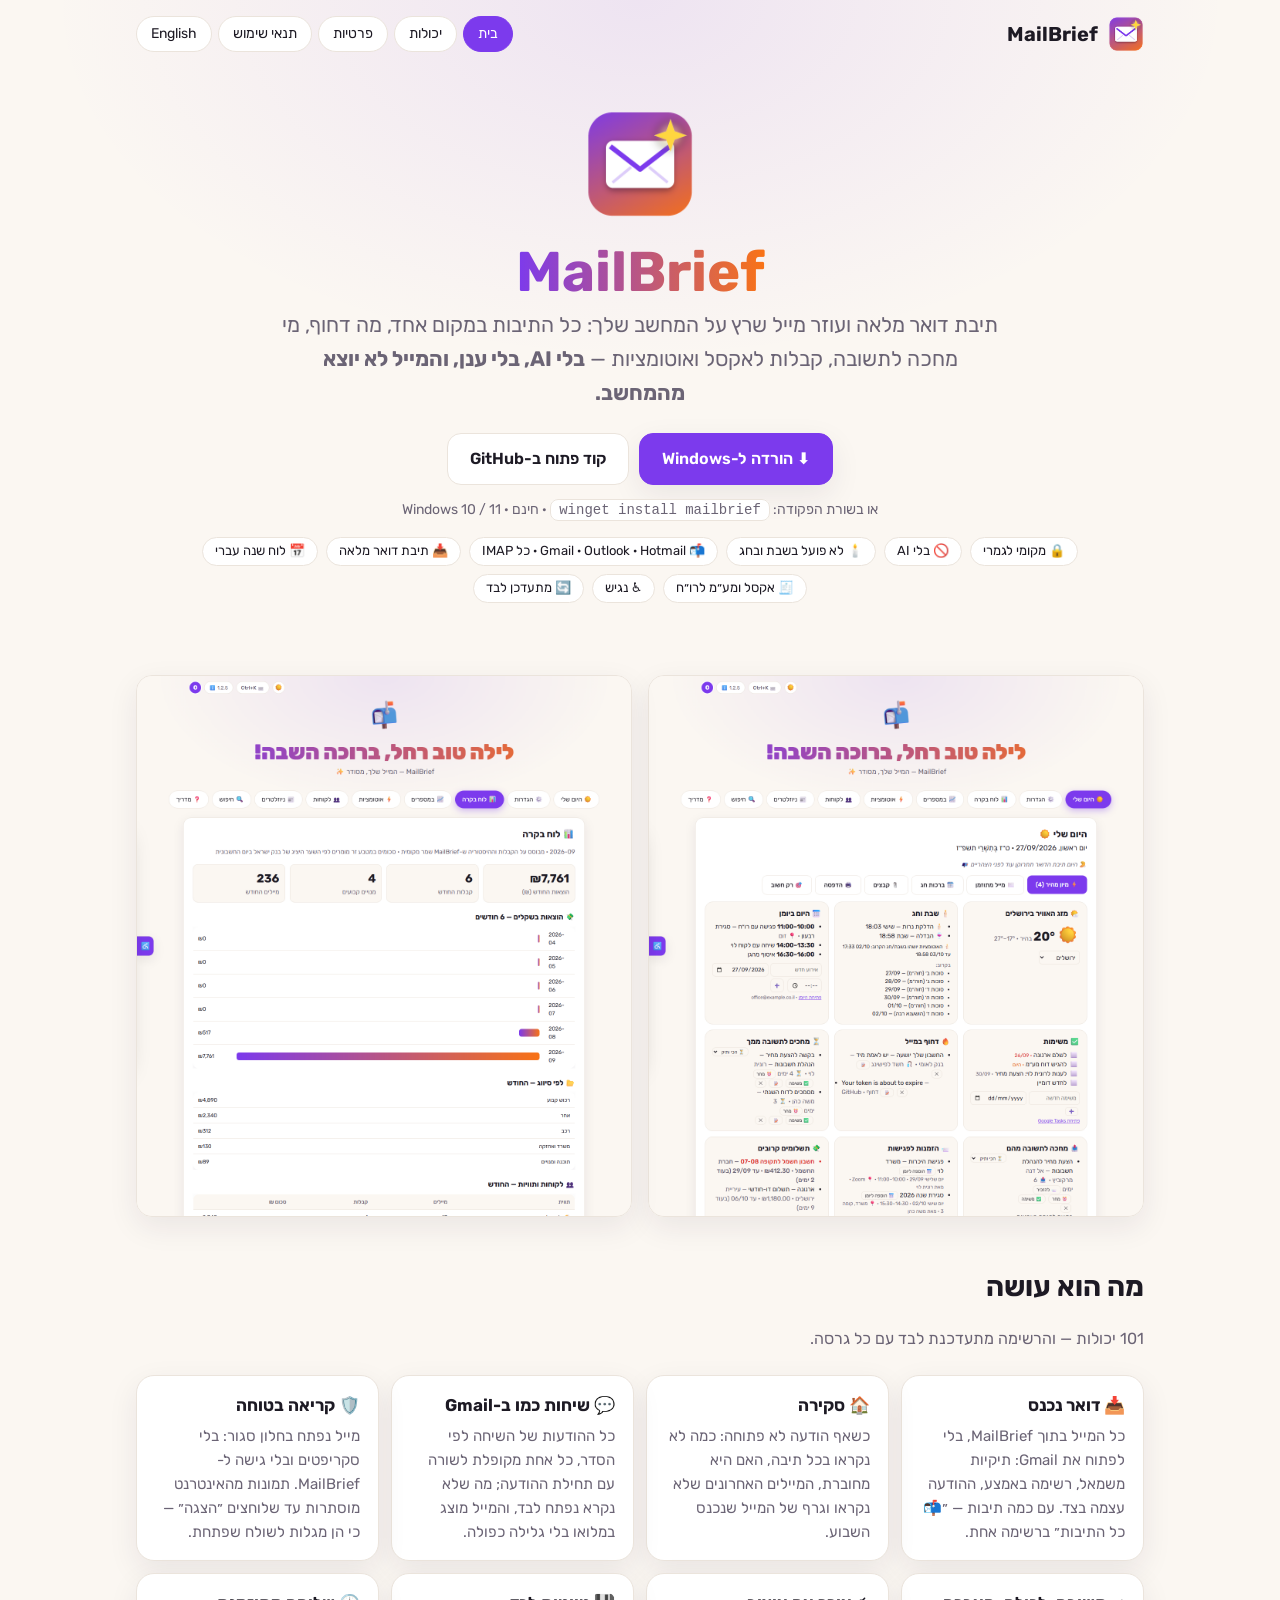
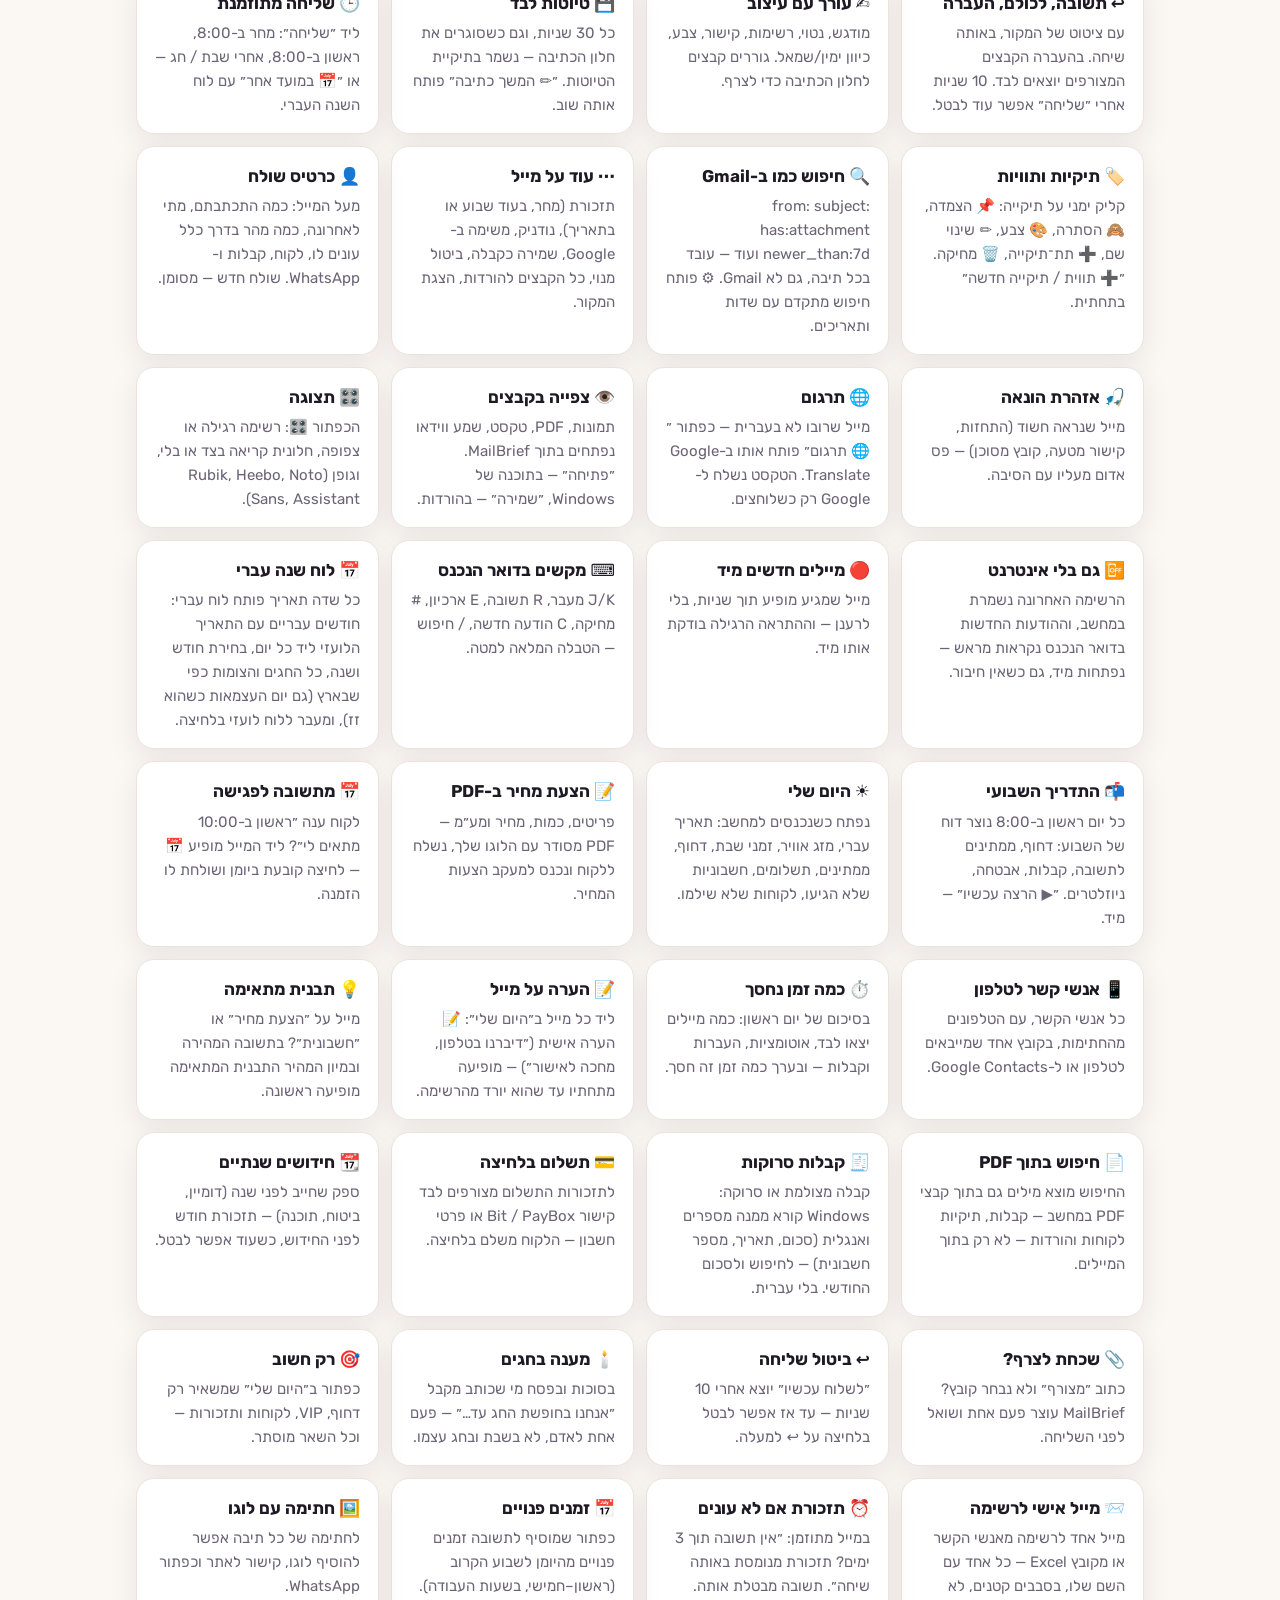
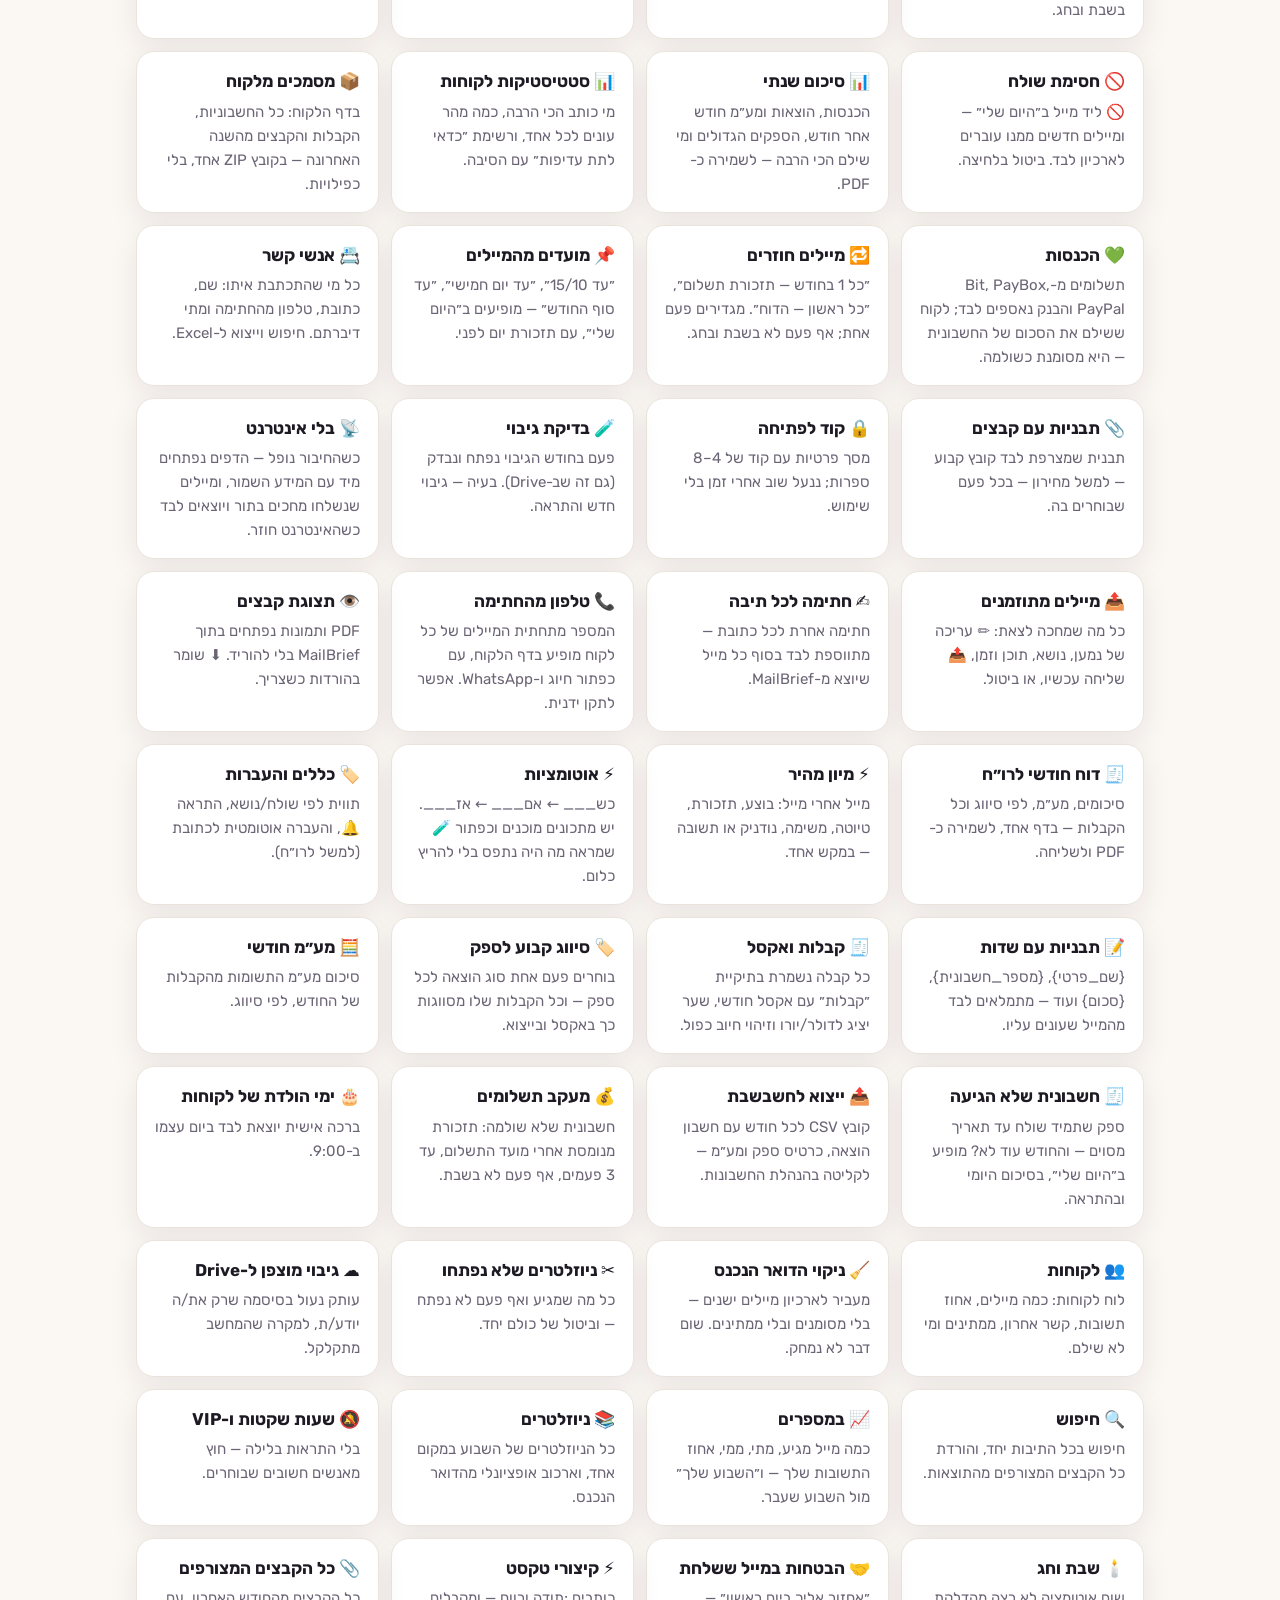
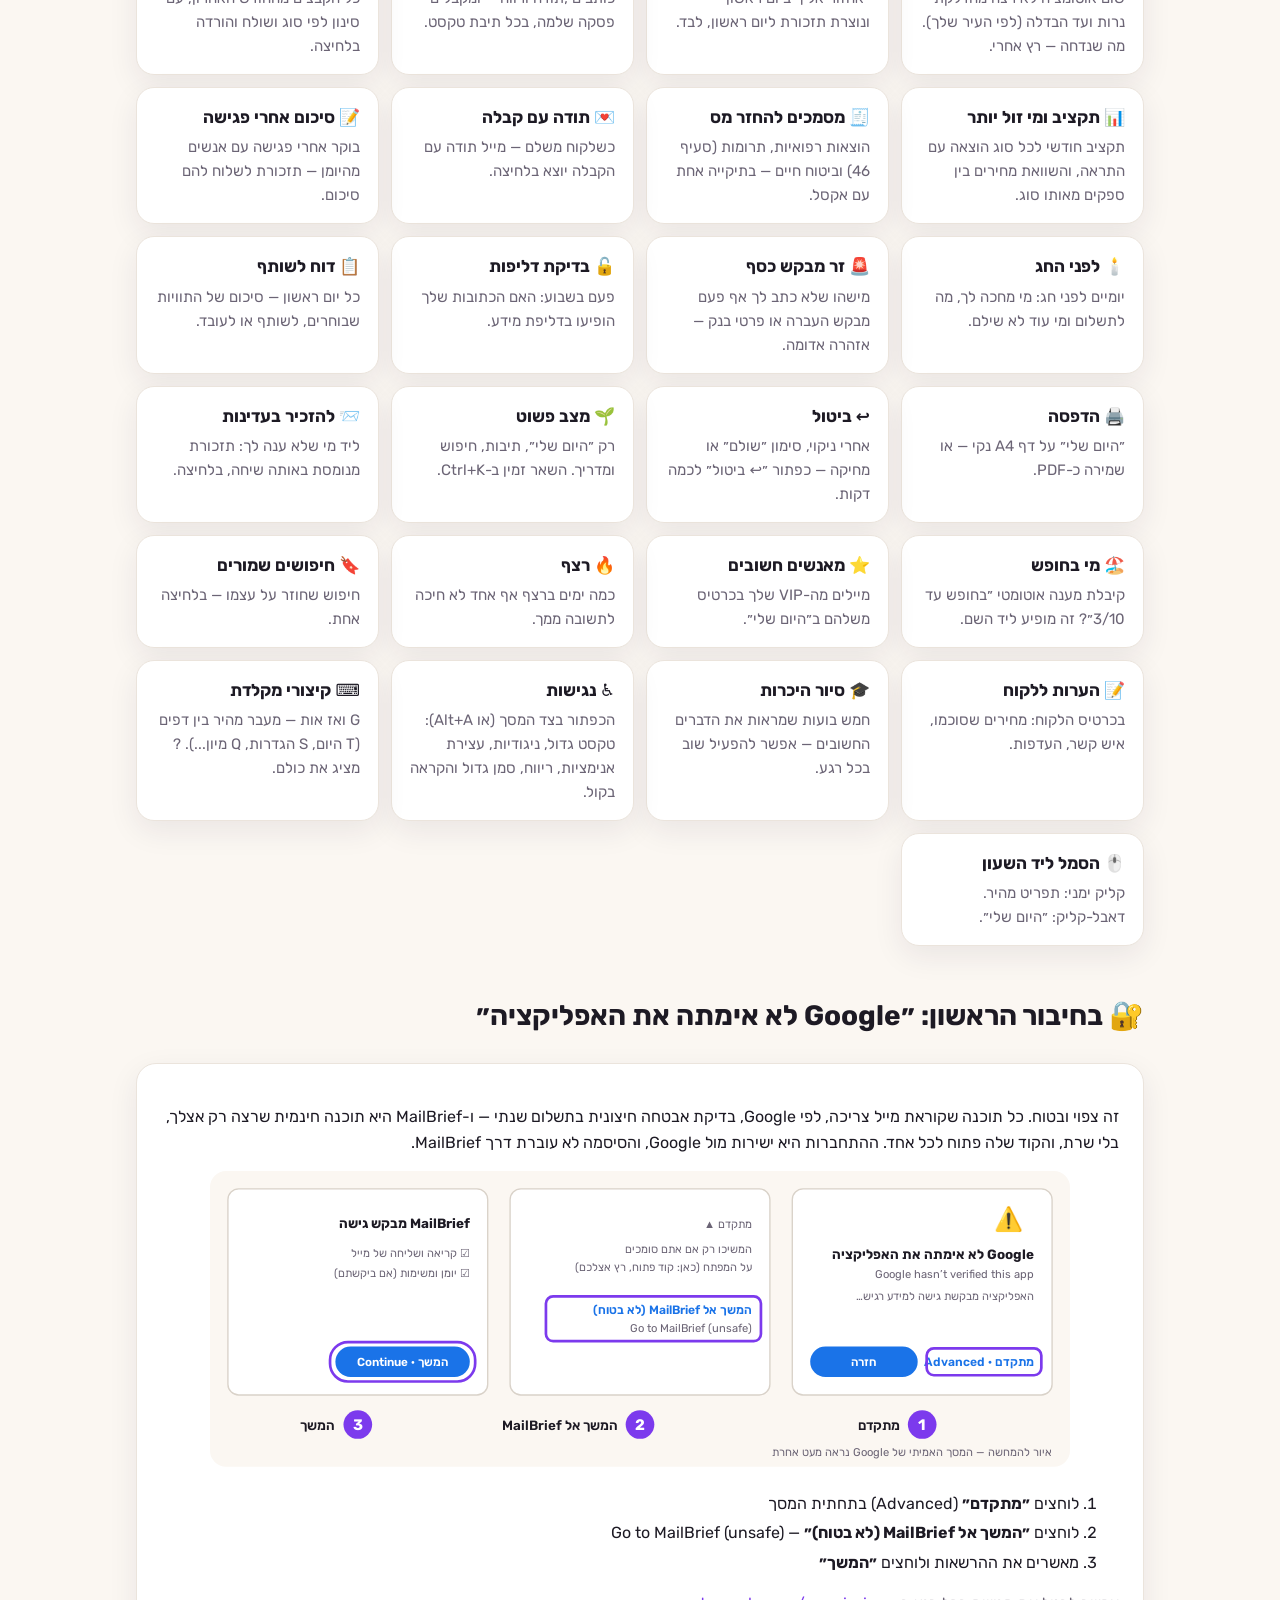
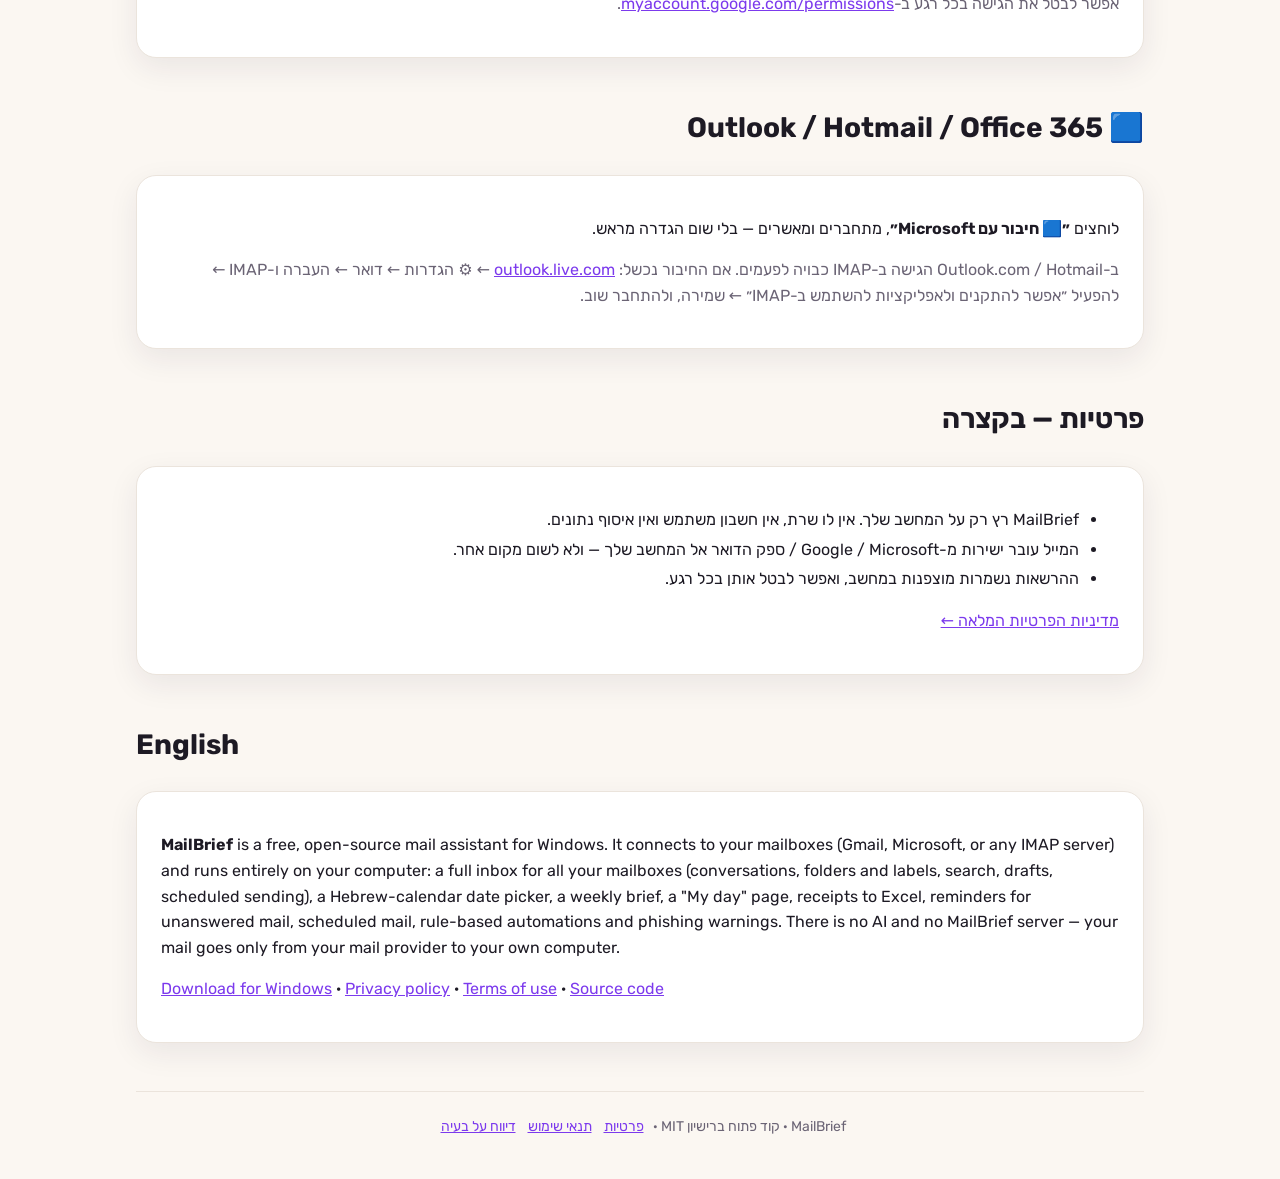
==== commit 9f3b2667: "Hebrew quotation marks that read right in RTL, updates seen within half an hour, and the website - „" ====
--- a/docs/index.html
+++ b/docs/index.html
@@ -4,7 +4,7 @@
 <meta charset="utf-8">
 <meta name="viewport" content="width=device-width, initial-scale=1">
 <title>MailBrief — עוזר מייל מקומי</title>
-<meta name="description" content="MailBrief: עוזר מייל מקומי ל-Windows. תדריך שבועי, היום שלי, קבלות ואקסל, אוטומציות וזיהוי פישינג — בלי AI ובלי ענן. A local, rule-based mail assistant for Windows.">
+<meta name="description" content="MailBrief: עוזר מייל מקומי ל-Windows. תיבת דואר מלאה, תדריך שבועי, היום שלי, קבלות ואקסל, לוח שנה עברי, אוטומציות וזיהוי פישינג — בלי AI ובלי ענן. A local, rule-based mail assistant for Windows.">
 <link rel="icon" href="favicon.png">
 <link rel="preconnect" href="https://fonts.googleapis.com">
 <link href="https://fonts.googleapis.com/css2?family=Rubik:wght@400;500;600;700&display=swap" rel="stylesheet">
@@ -20,14 +20,14 @@
 <div class="hero">
   <img src="icon.png" alt="MailBrief">
   <h1><span class="g">MailBrief</span></h1>
-  <p class="lead">עוזר מייל שרץ על המחשב שלך: מה דחוף, מי מחכה לתשובה, קבלות לאקסל ואוטומציות —
+  <p class="lead">תיבת דואר מלאה ועוזר מייל שרץ על המחשב שלך: כל התיבות במקום אחד, מה דחוף, מי מחכה לתשובה, קבלות לאקסל ואוטומציות —
   <b>בלי AI, בלי ענן, והמייל לא יוצא מהמחשב.</b></p>
   <div class="cta">
     <a class="btn main" id="dl" href="https://github.com/ayal408/mailbrief/releases/latest">⬇️ הורדה ל-Windows</a>
     <a class="btn" href="https://github.com/ayal408/mailbrief">קוד פתוח ב-GitHub</a>
   </div>
   <p class="muted" style="font-size:14px"><span id="ver"></span>או בשורת הפקודה: <code dir="ltr">winget install mailbrief</code> · חינם · Windows 10 / 11</p>
-  <div class="chips"><span>🔒 מקומי לגמרי</span><span>🚫 בלי AI</span><span>🕯️ לא פועל בשבת ובחג</span><span>📬 Gmail · Outlook · כל IMAP</span>
+  <div class="chips"><span>🔒 מקומי לגמרי</span><span>🚫 בלי AI</span><span>🕯️ לא פועל בשבת ובחג</span><span>📬 Gmail · Outlook · Hotmail · כל IMAP</span><span>📥 תיבת דואר מלאה</span><span>📅 לוח שנה עברי</span>
   <span>🧾 אקסל ומע״מ לרו״ח</span><span>♿ נגיש</span><span>🔄 מתעדכן לבד</span></div>
 </div>
 
@@ -40,6 +40,8 @@
   <h2>מה הוא עושה</h2>
   <p class="muted" id="count">הרשימה מתעדכנת לבד עם כל גרסה.</p>
   <div class="grid" id="feature-grid">
+    <div class="card"><b>📥 דואר נכנס</b><p>קוראים, עונים ומנהלים את כל התיבות בלי לפתוח את Gmail: שיחות כמו ב-Gmail, תיקיות ותוויות, חיפוש, טיוטות ושליחה מתוזמנת.</p></div>
+    <div class="card"><b>📅 לוח שנה עברי</b><p>כל שדה תאריך פותח לוח עברי: התאריך העברי והלועזי בכל יום, וכל החגים והצומות כפי שבארץ.</p></div>
     <div class="card"><b>☀️ היום שלי</b><p>נפתח כשנכנסים למחשב: דחוף, מחכים לתשובה, יומן ומשימות, תשלומים קרובים וזמני שבת.</p></div>
     <div class="card"><b>⚡ מיון מהיר</b><p>מייל אחרי מייל: בוצע, תזכורת, טיוטה, משימה, נודניק או תשובה — במקש אחד.</p></div>
     <div class="card"><b>🧾 קבלות ואקסל</b><p>כל קבלה נשמרת לפי חודש, עם אקסל חודשי, מע״מ, ייצוא לחשבשבת וחבילה לרו״ח.</p></div>
@@ -56,7 +58,7 @@
 </section>
 
 <section id="google">
-  <h2>🔐 בחיבור הראשון: „Google לא אימתה את האפליקציה”</h2>
+  <h2>🔐 בחיבור הראשון: ״Google לא אימתה את האפליקציה״</h2>
   <div class="panel">
     <p>זה צפוי ובטוח. כל תוכנה שקוראת מייל צריכה, לפי Google, בדיקת אבטחה חיצונית בתשלום שנתי — ו-MailBrief היא תוכנה חינמית
     שרצה רק אצלך, בלי שרת, והקוד שלה פתוח לכל אחד. ההתחברות היא ישירות מול Google, והסיסמה לא עוברת דרך MailBrief.</p>
@@ -95,11 +97,20 @@
 <text class="s" x="940" y="318" text-anchor="start">איור להמחשה — המסך האמיתי של Google נראה מעט אחרת</text></g>
 </svg><!--/signin-svg--></div>
     <ol>
-      <li>לוחצים <b>„מתקדם”</b> (Advanced) בתחתית המסך</li>
-      <li>לוחצים <b>„המשך אל MailBrief (לא בטוח)”</b> — Go to MailBrief (unsafe)</li>
-      <li>מאשרים את ההרשאות ולוחצים <b>„המשך”</b></li>
+      <li>לוחצים <b>״מתקדם״</b> (Advanced) בתחתית המסך</li>
+      <li>לוחצים <b>״המשך אל MailBrief (לא בטוח)״</b> — Go to MailBrief (unsafe)</li>
+      <li>מאשרים את ההרשאות ולוחצים <b>״המשך״</b></li>
     </ol>
     <p class="muted">אפשר לבטל את הגישה בכל רגע ב-<a href="https://myaccount.google.com/permissions">myaccount.google.com/permissions</a>.</p>
+  </div>
+</section>
+
+<section id="outlook">
+  <h2>🟦 Outlook / Hotmail / Office 365</h2>
+  <div class="panel">
+    <p>לוחצים <b>״🟦 חיבור עם Microsoft״</b>, מתחברים ומאשרים — בלי שום הגדרה מראש.</p>
+    <p class="muted">ב-Outlook.com / Hotmail הגישה ב-IMAP כבויה לפעמים. אם החיבור נכשל: <a href="https://outlook.live.com/mail/0/options/mail/forwarding">outlook.live.com</a>
+    ← ⚙️ הגדרות ← דואר ← העברה ו-IMAP ← להפעיל ״אפשר להתקנים ולאפליקציות להשתמש ב-IMAP״ ← שמירה, ולהתחבר שוב.</p>
   </div>
 </section>
 
@@ -119,7 +130,7 @@
   <h2>English</h2>
   <div class="panel">
     <p><b>MailBrief</b> is a free, open-source mail assistant for Windows. It connects to your mailboxes (Gmail, Microsoft, or any IMAP server)
-    and runs entirely on your computer: a weekly brief, a "My day" page, receipts to Excel, reminders for unanswered mail, scheduled mail,
+    and runs entirely on your computer: a full inbox for all your mailboxes (conversations, folders and labels, search, drafts, scheduled sending), a Hebrew-calendar date picker, a weekly brief, a "My day" page, receipts to Excel, reminders for unanswered mail, scheduled mail,
     rule-based automations and phishing warnings. There is no AI and no MailBrief server — your mail goes only from your mail provider to your own computer.</p>
     <p><a href="https://github.com/ayal408/mailbrief/releases/latest">Download for Windows</a> ·
     <a href="privacy.html#english">Privacy policy</a> · <a href="terms.html#english">Terms of use</a> ·
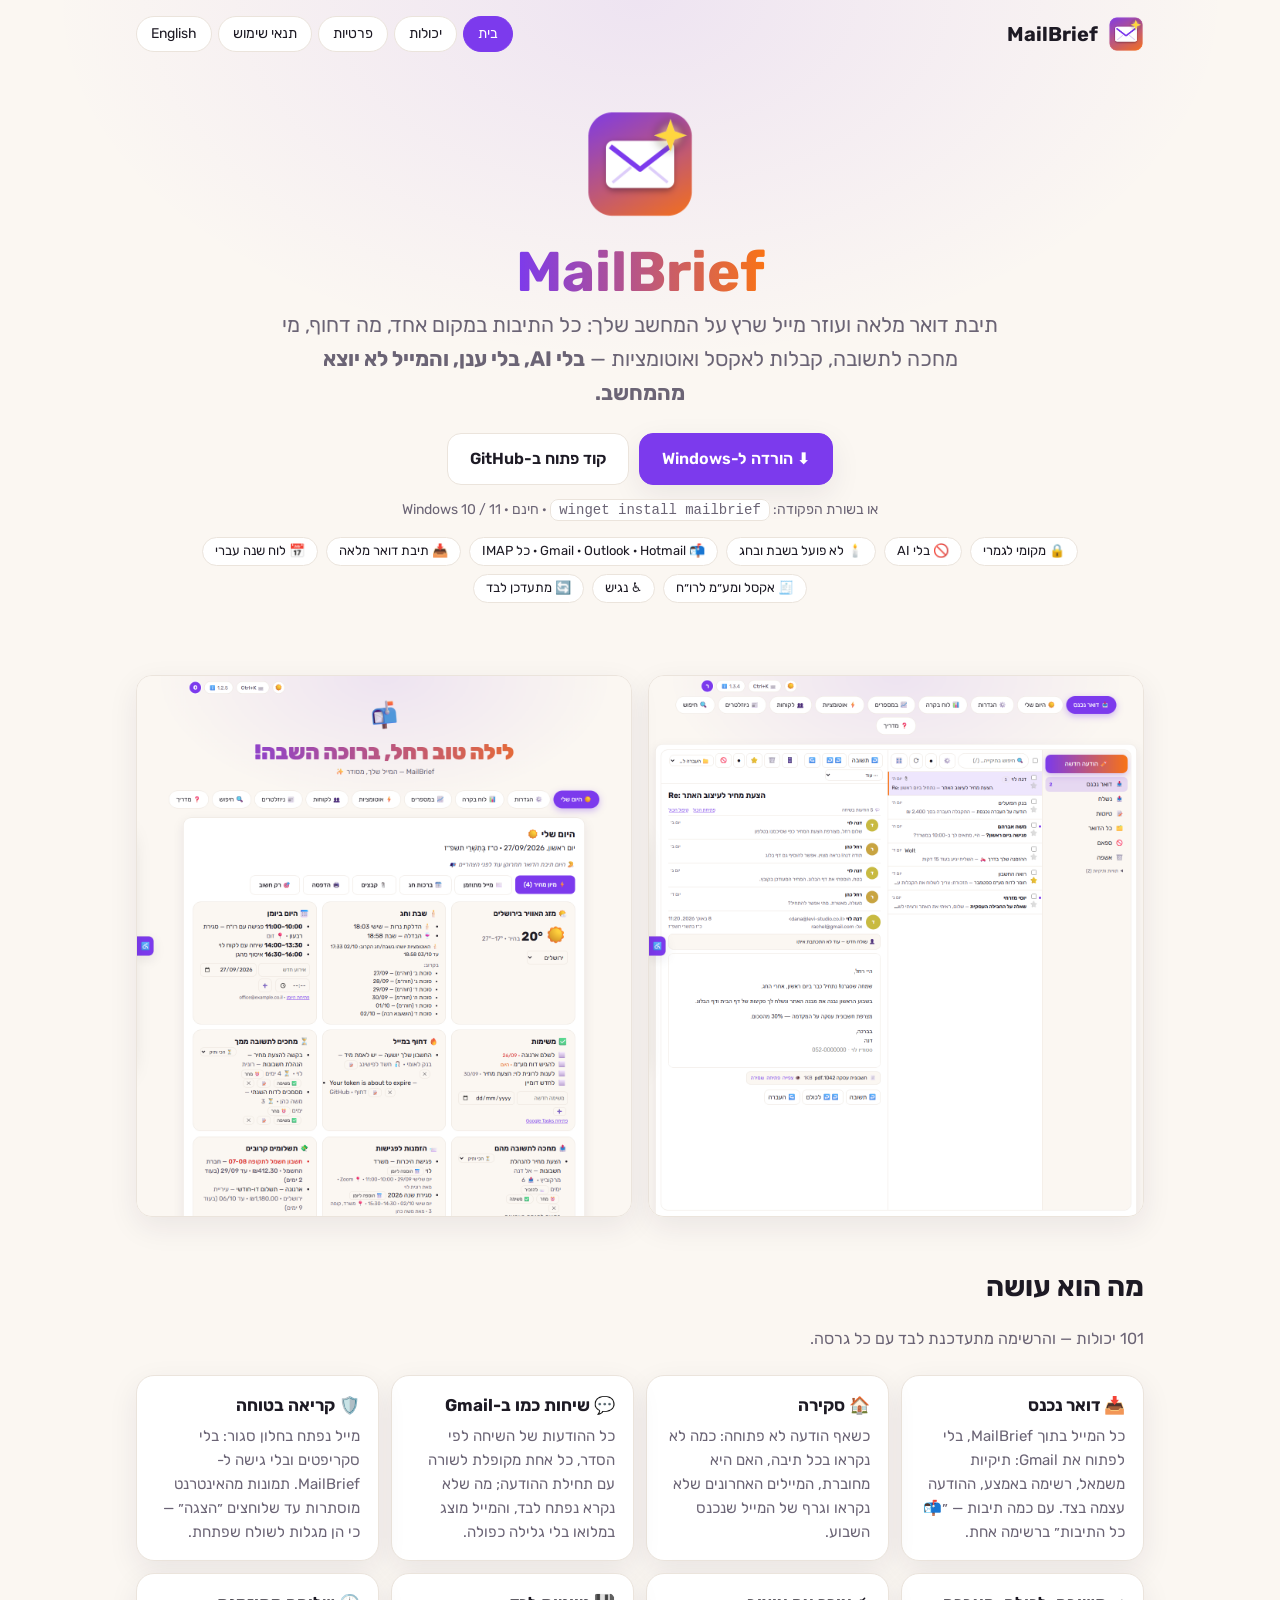
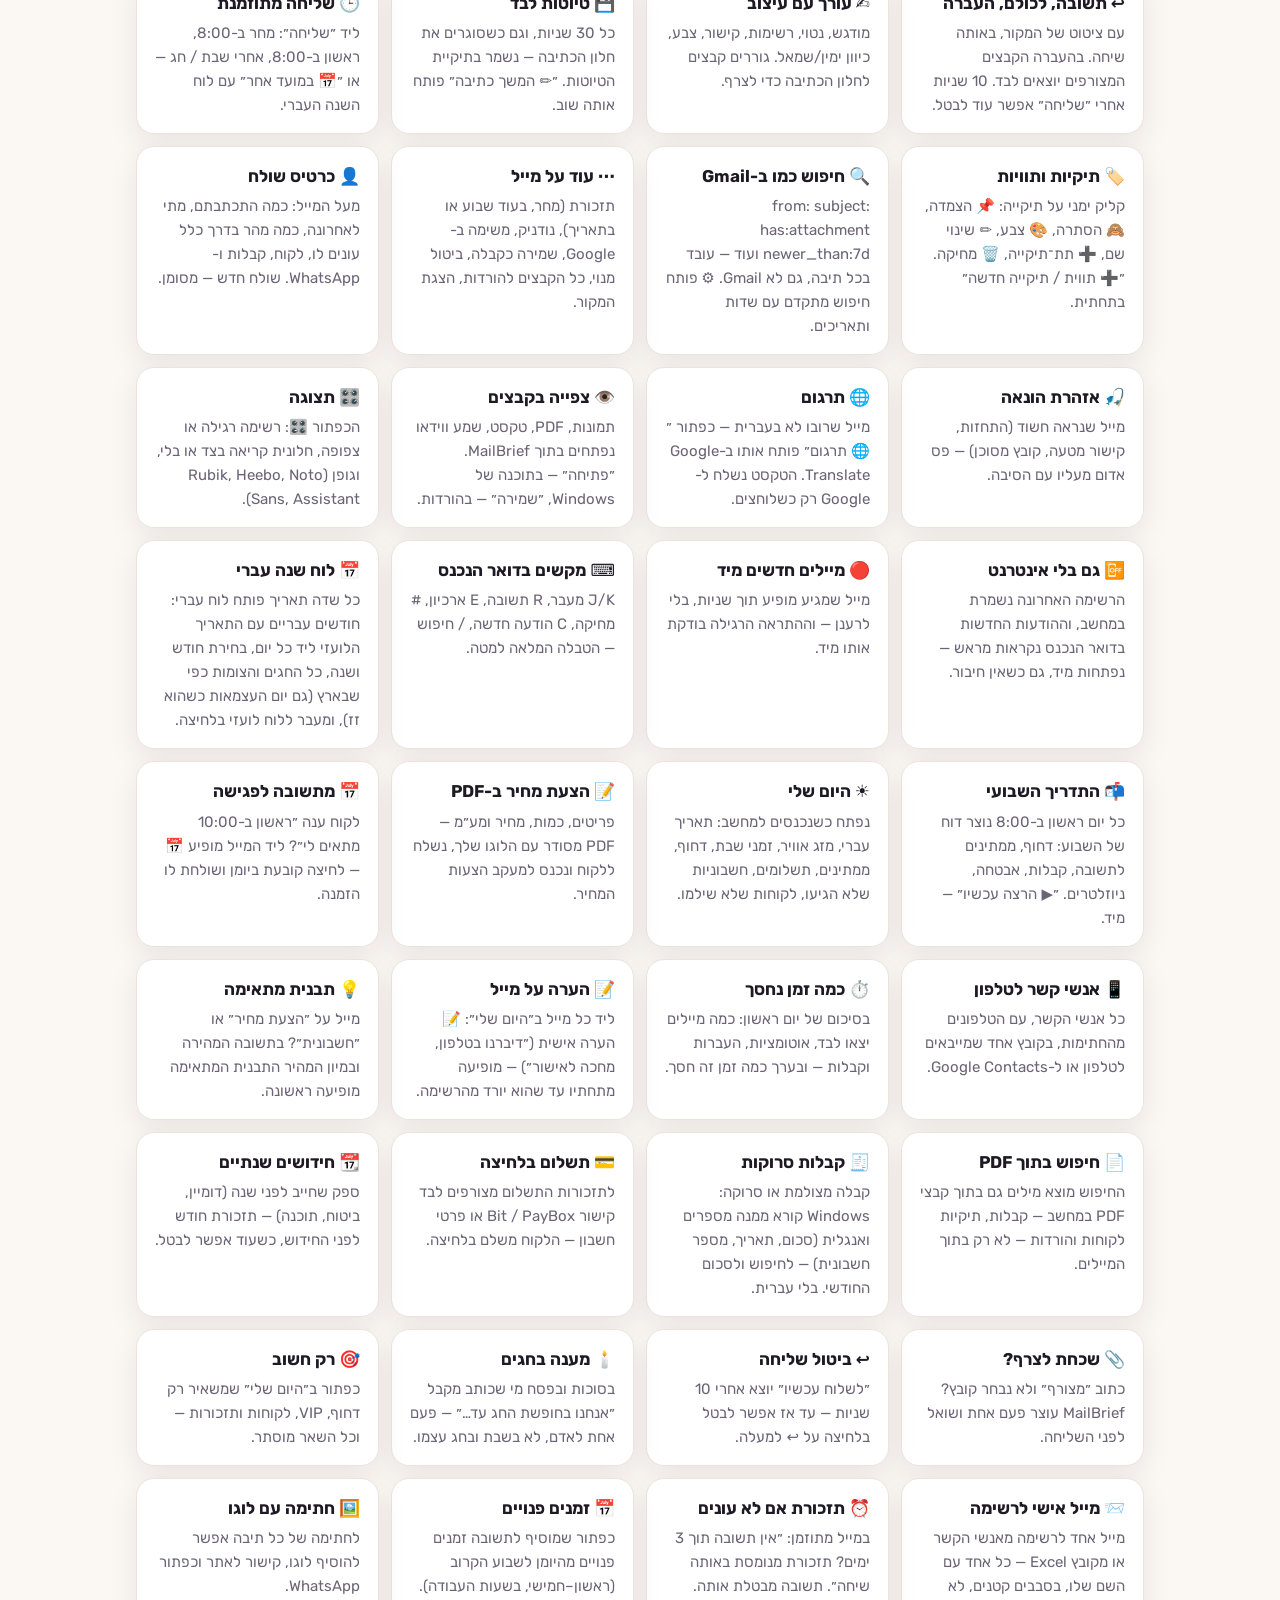
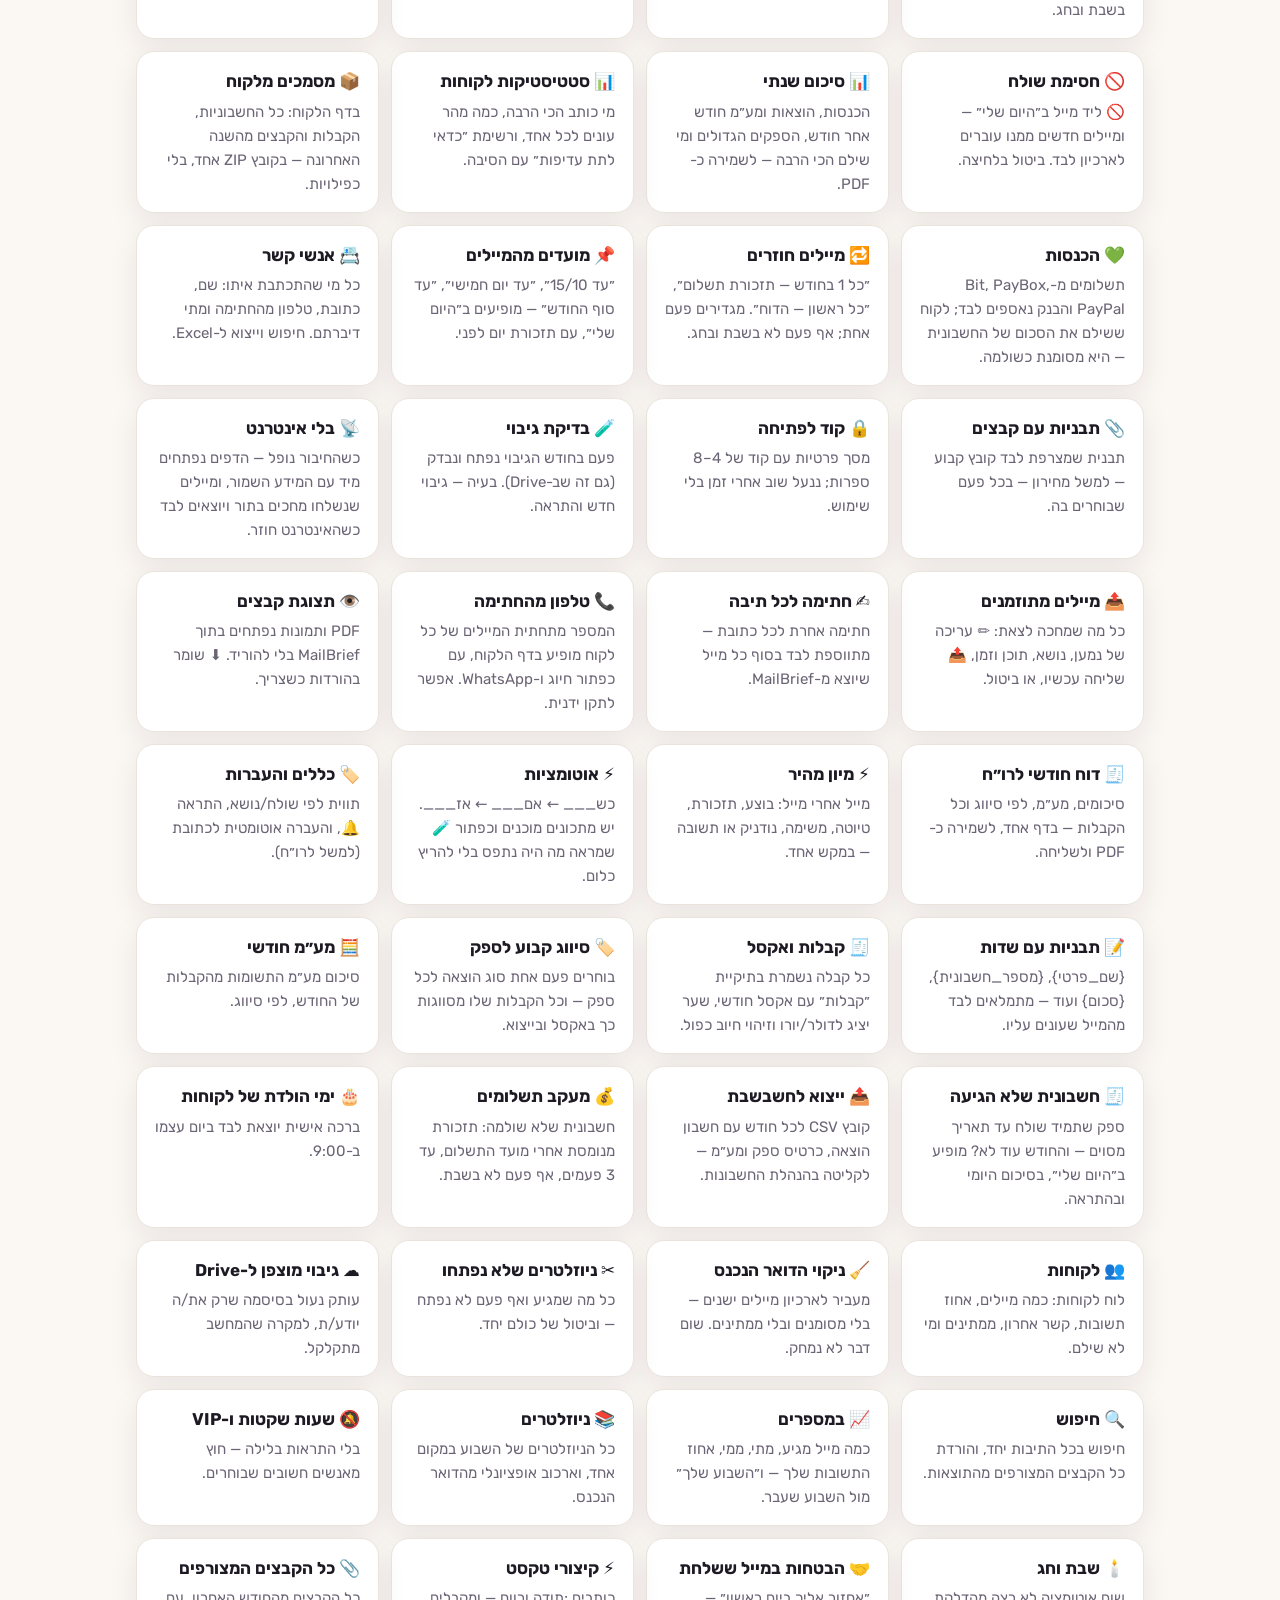
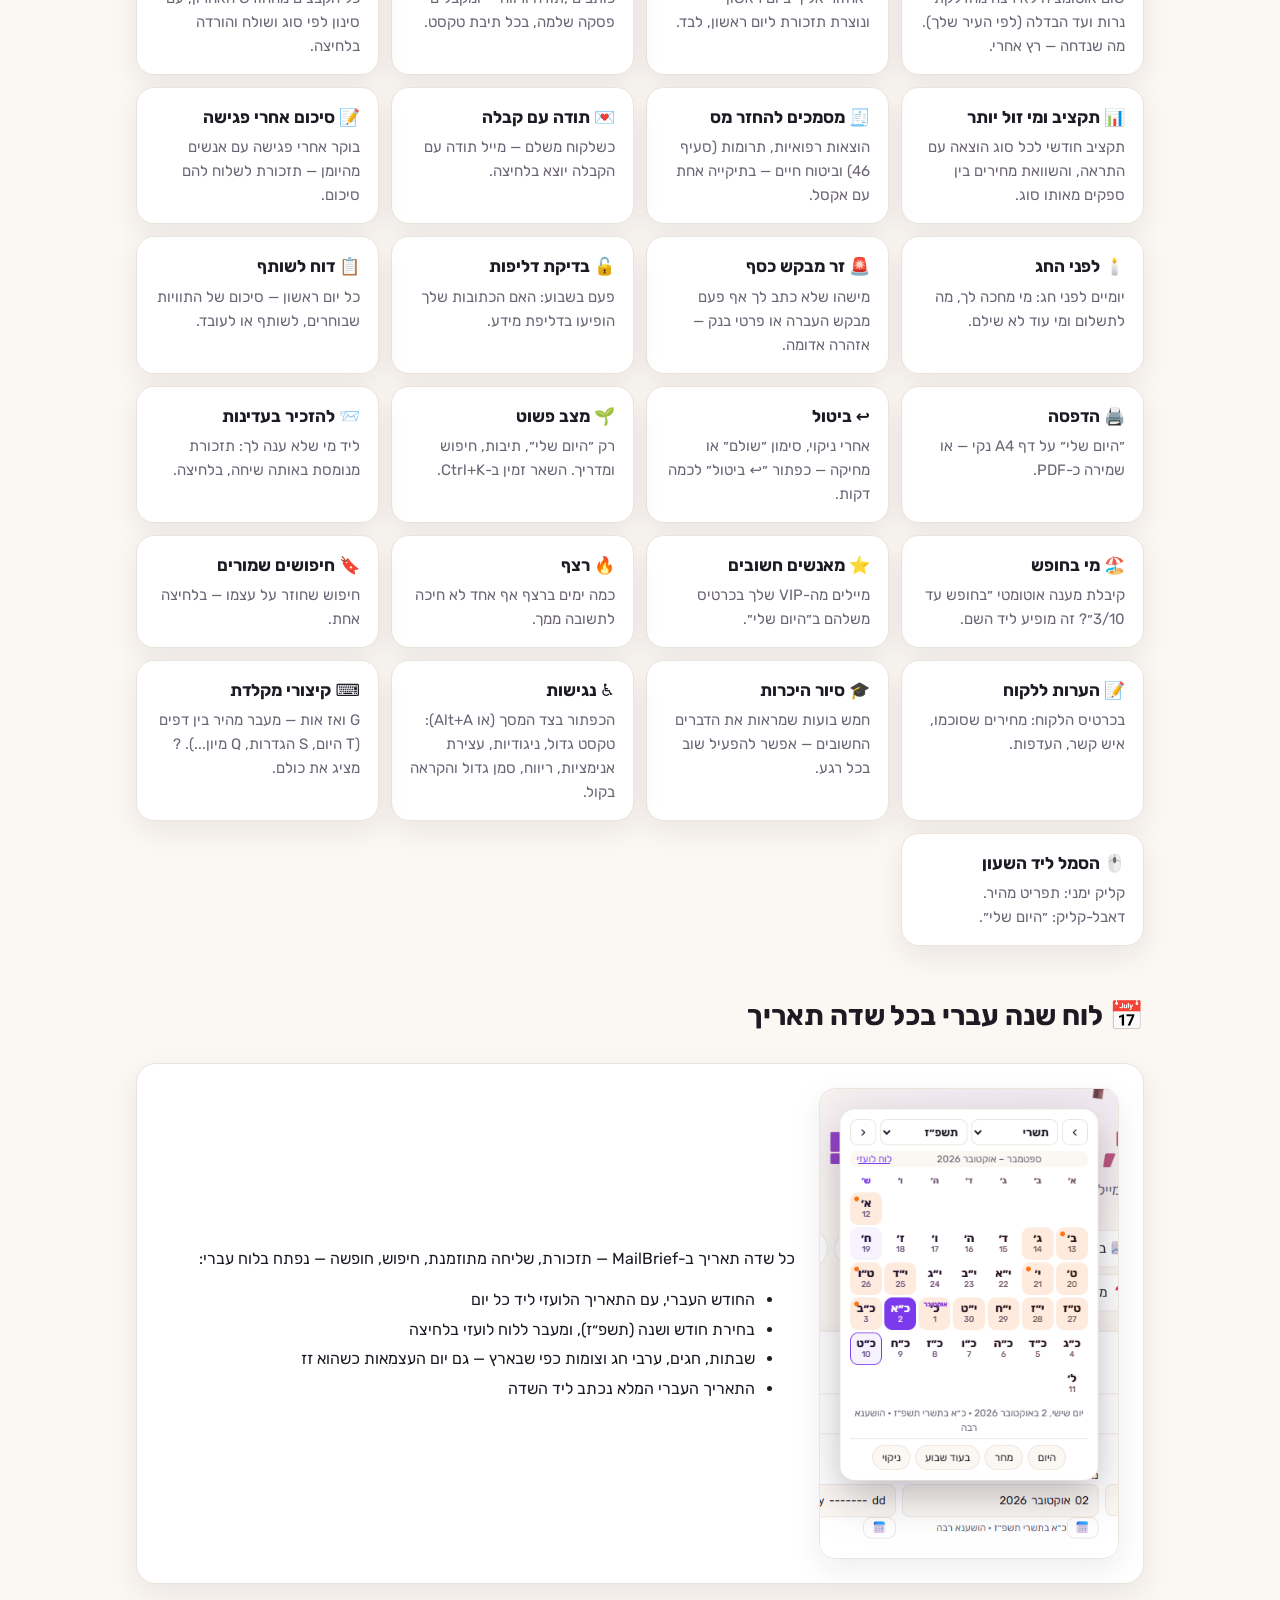
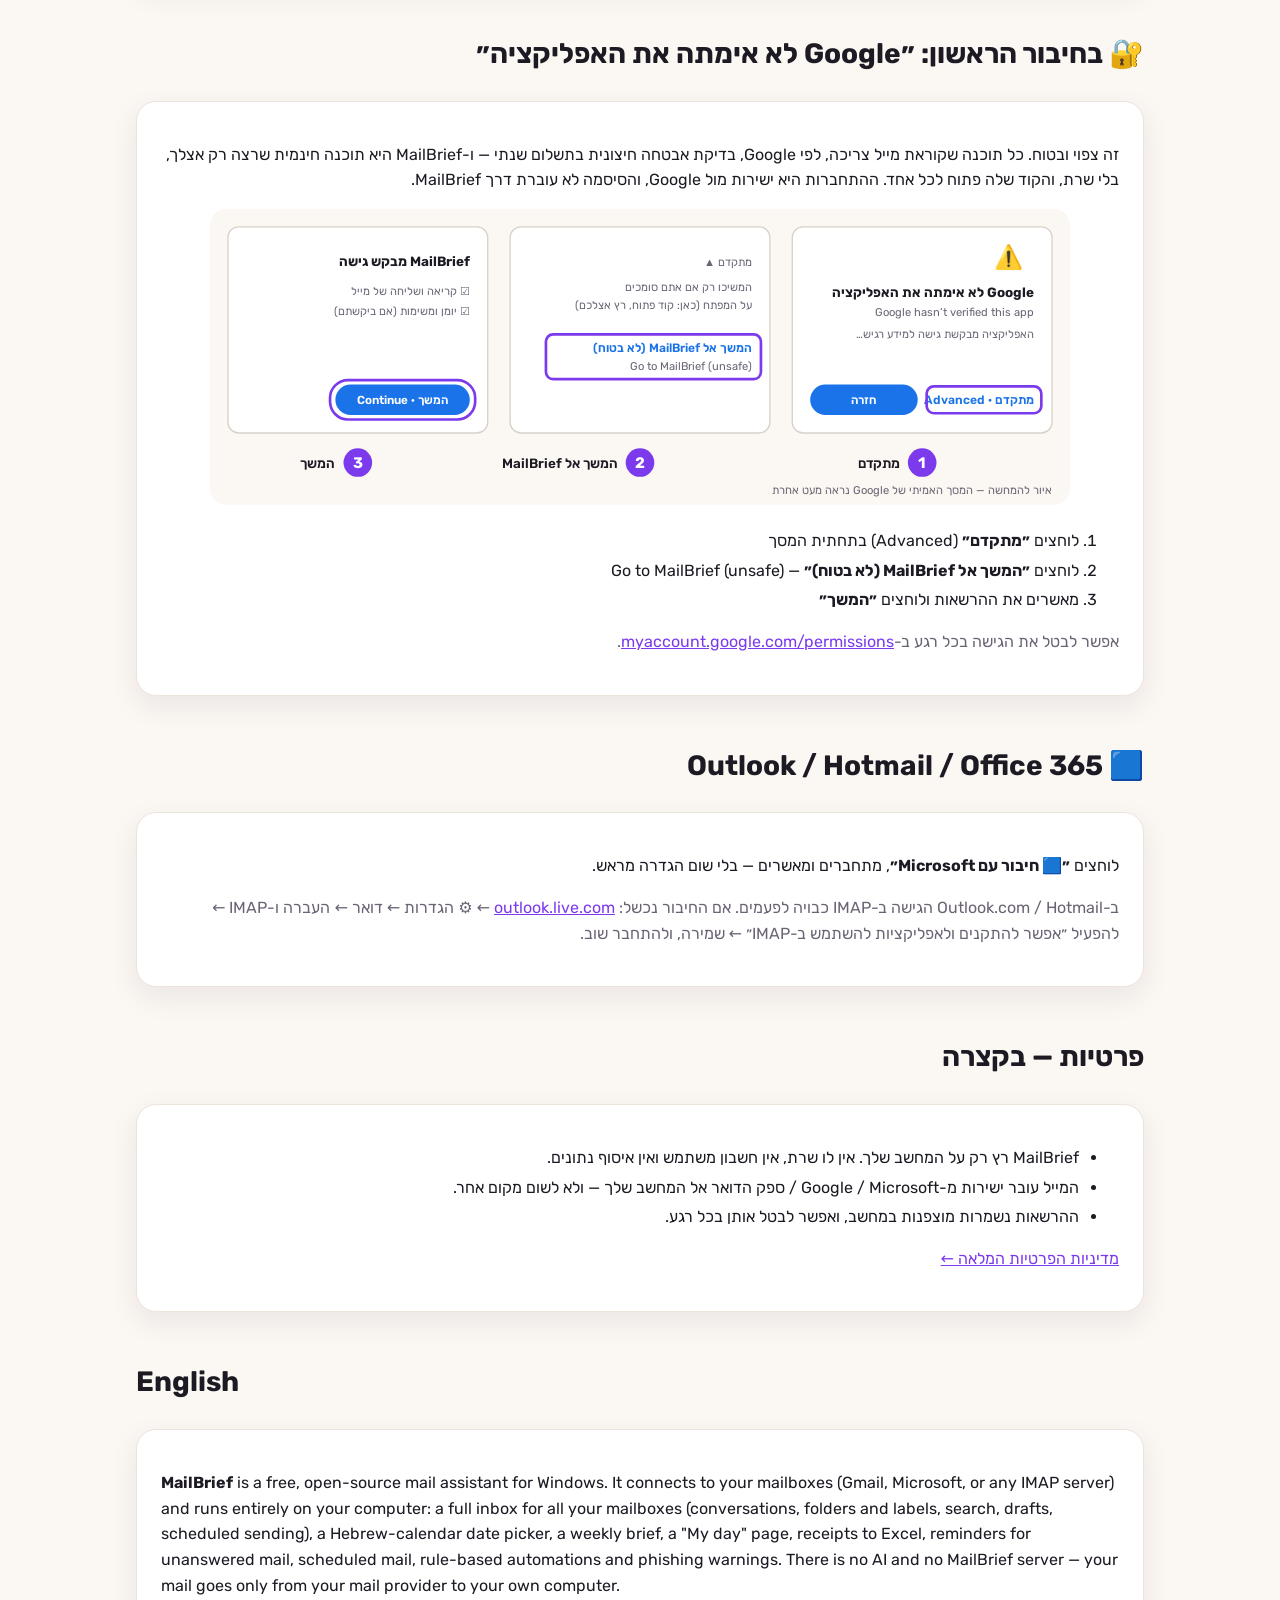
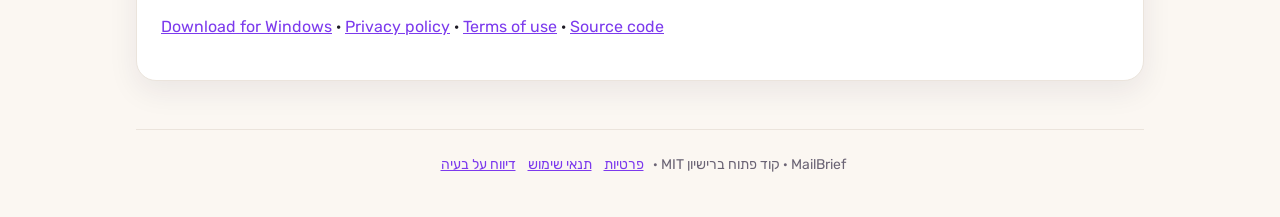
==== commit 8687c2db: "Inbox fits the window, scrollbars always shown, Hebrew dates in gematria; new screenshots on the web" ====
--- a/docs/index.html
+++ b/docs/index.html
@@ -32,8 +32,8 @@
 </div>
 
 <div class="shots">
+  <img src="screenshots/inbox.png" alt="דואר נכנס: שיחה כמו ב-Gmail" loading="lazy">
   <img src="screenshots/today.png" alt="מסך היום שלי" loading="lazy">
-  <img src="screenshots/dashboard.png" alt="לוח בקרה" loading="lazy">
 </div>
 
 <section id="features">
@@ -48,6 +48,18 @@
     <div class="card"><b>💰 מעקב תשלומים</b><p>תזכורת מנומסת ללקוח שלא שילם, ותודה עם קבלה כשהוא משלם.</p></div>
     <div class="card"><b>🎣 הגנה</b><p>פישינג, קבצים מסוכנים, וזר שמבקש פתאום כסף או פרטי בנק — עם הסבר למה.</p></div>
     <div class="card"><b>🕯️ שבת וחג</b><p>שום אוטומציה לא רצה מהדלקת נרות ועד הבדלה, לפי העיר שלך.</p></div>
+  </div>
+</section>
+
+<section id="hebcal">
+  <h2>📅 לוח שנה עברי בכל שדה תאריך</h2>
+  <div class="panel hebcal">
+    <img src="screenshots/datepicker.png" alt="לוח השנה העברי של MailBrief: חודש תשרי עם החגים" loading="lazy">
+    <div><p>כל שדה תאריך ב-MailBrief — תזכורת, שליחה מתוזמנת, חיפוש, חופשה — נפתח בלוח עברי:</p>
+    <ul><li>החודש העברי, עם התאריך הלועזי ליד כל יום</li>
+    <li>בחירת חודש ושנה (תשפ״ז), ומעבר ללוח לועזי בלחיצה</li>
+    <li>שבתות, חגים, ערבי חג וצומות כפי שבארץ — גם יום העצמאות כשהוא זז</li>
+    <li>התאריך העברי המלא נכתב ליד השדה</li></ul></div>
   </div>
 </section>
 
--- a/docs/site.css
+++ b/docs/site.css
@@ -41,3 +41,4 @@
 footer a{margin:0 6px}
 [dir=ltr]{text-align:left}
 @media (max-width:640px){.shots{grid-template-columns:1fr}.panel{padding:18px}}
+.hebcal{display:flex;gap:24px;align-items:center;flex-wrap:wrap}.hebcal img{width:300px;max-width:100%;border-radius:16px;border:1px solid var(--line);box-shadow:var(--shadow)}.hebcal>div{flex:1;min-width:240px}
